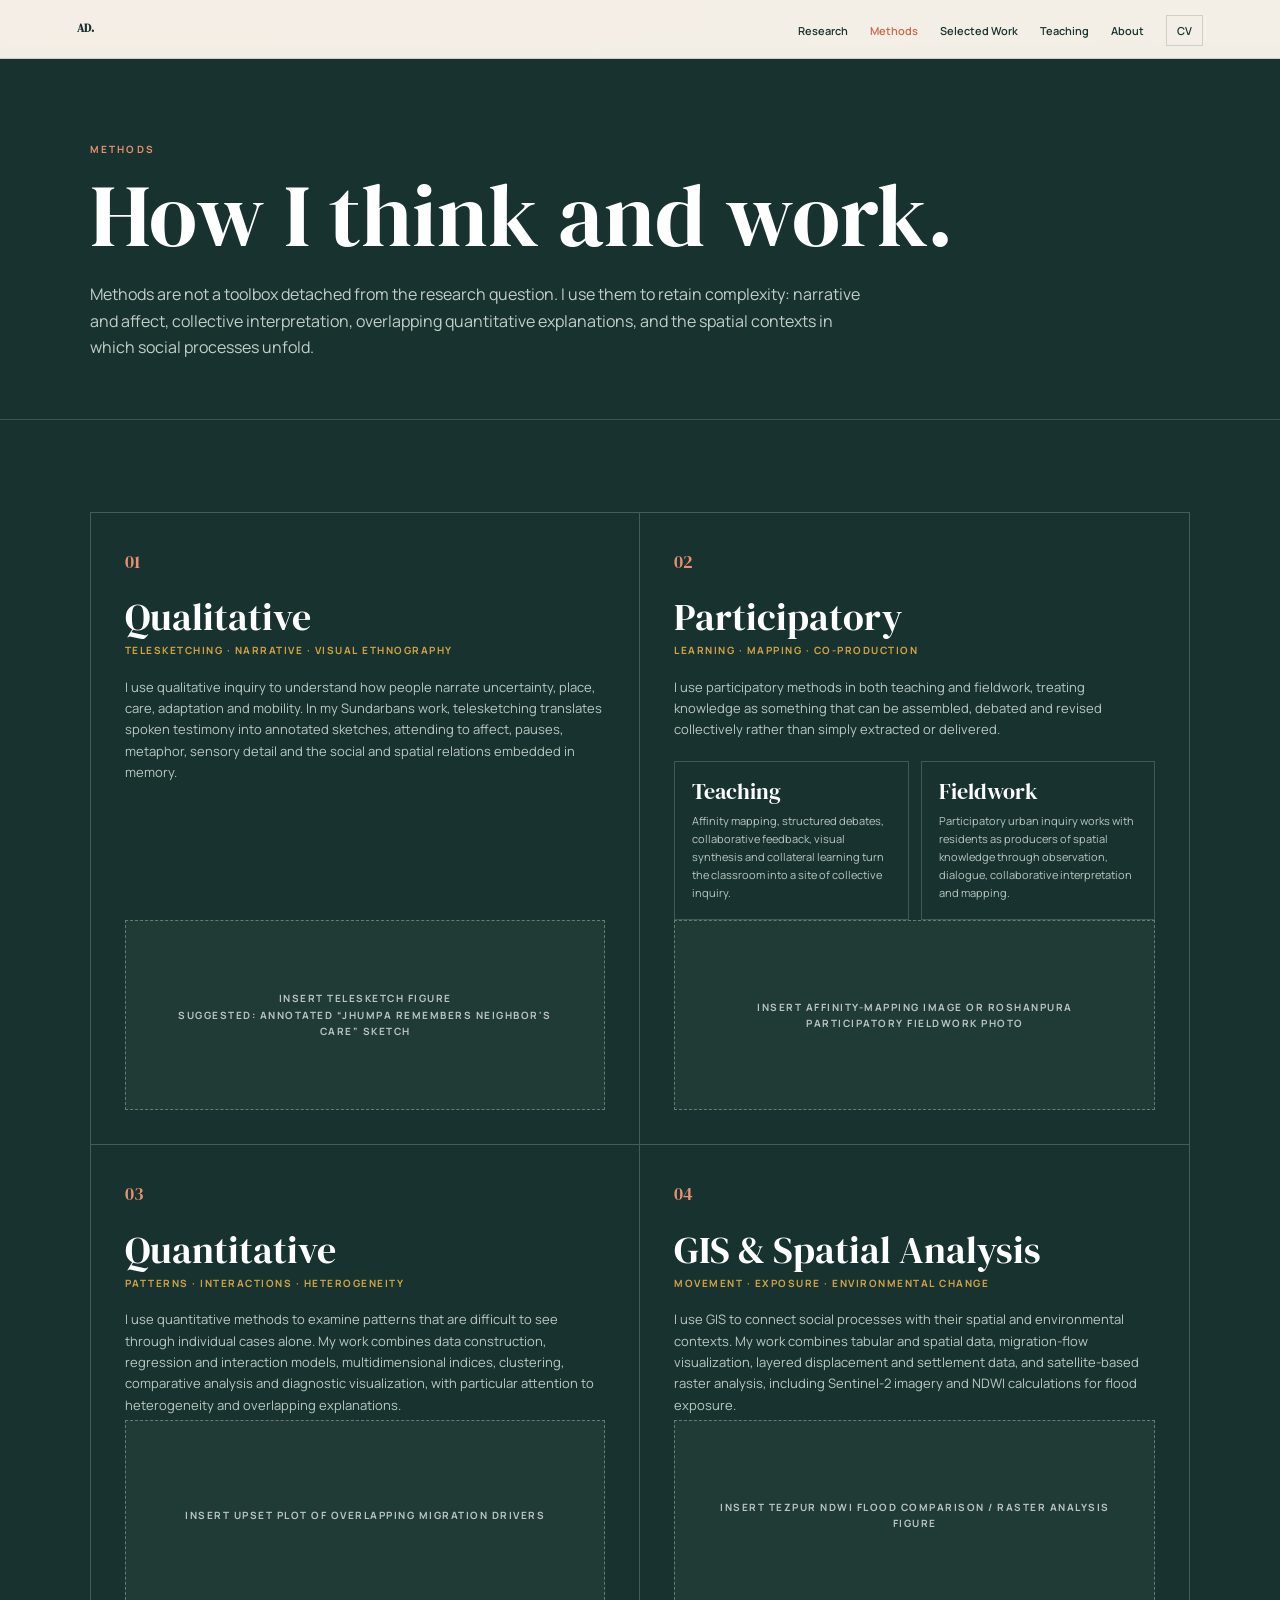
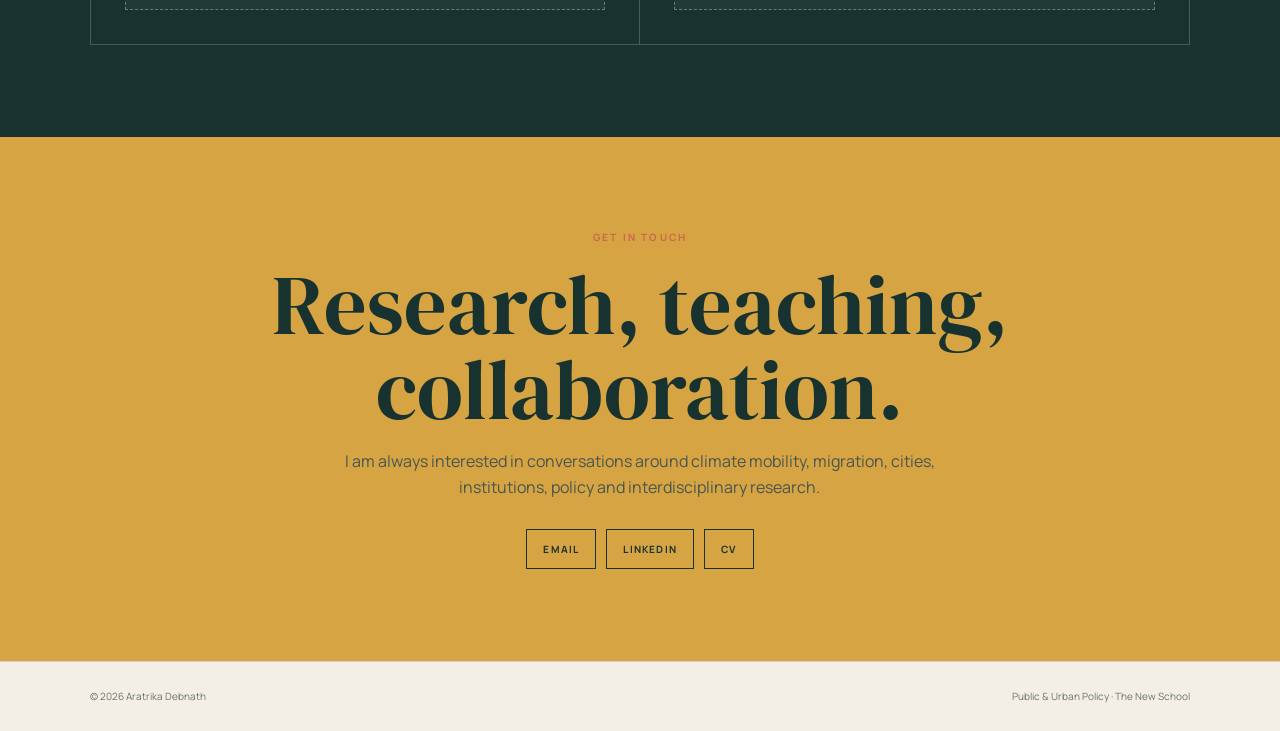
==== methods.html @ e36f3b64 "Add methods page" ====
<!DOCTYPE html>
<html lang="en">
<head>
<meta charset="UTF-8">
<meta name="viewport" content="width=device-width, initial-scale=1.0">
<title>Methods | Aratrika Debnath</title>
<meta name="description" content="Methods used by Aratrika Debnath: qualitative and visual ethnography, participatory practice, quantitative analysis, GIS and spatial analysis.">
<link rel="preconnect" href="https://fonts.googleapis.com">
<link rel="preconnect" href="https://fonts.gstatic.com" crossorigin>
<link href="https://fonts.googleapis.com/css2?family=DM+Serif+Display&family=Manrope:wght@400;500;600;700&display=swap" rel="stylesheet">
<link rel="stylesheet" href="styles.css">
<script type="text/javascript" src="https://gc.kis.v2.scr.kaspersky-labs.com/FD126C42-EBFA-4E12-B309-BB3FDD723AC1/main.js?attr=[base64]" charset="UTF-8"></script></head>
<body>

<nav class="site-nav">
  <a class="logo" href="index.html">AD.</a>
  <ul>
    <li><a href="research.html">Research</a></li>
    <li><a href="methods.html" aria-current="page">Methods</a></li>
    <li><a href="selected-work.html">Selected Work</a></li>
    <li><a href="teaching.html">Teaching</a></li>
    <li><a href="about.html">About</a></li>
    <li><a class="cv-link" href="assets/Aratrika_Debnath_CV.pdf" target="_blank" rel="noopener">CV</a></li>
  </ul>
</nav>

<main class="methods-page">
  <header class="page-hero">
    <div class="container">
      <div class="section-label">Methods</div>
      <h1>How I think and work.</h1>
      <p>Methods are not a toolbox detached from the research question. I use them to retain complexity: narrative and affect, collective interpretation, overlapping quantitative explanations, and the spatial contexts in which social processes unfold.</p>
    </div>
  </header>

  <section>
    <div class="container methods-grid">

      <article class="method-card">
        <div class="method-no">01</div>
        <h2>Qualitative</h2>
        <div class="method-sub">Telesketching · Narrative · Visual Ethnography</div>
        <p>I use qualitative inquiry to understand how people narrate uncertainty, place, care, adaptation and mobility. In my Sundarbans work, telesketching translates spoken testimony into annotated sketches, attending to affect, pauses, metaphor, sensory detail and the social and spatial relations embedded in memory.</p>
        <div class="media-placeholder dark">Insert telesketch figure<br>Suggested: annotated “Jhumpa remembers neighbor's care” sketch</div>
      </article>

      <article class="method-card">
        <div class="method-no">02</div>
        <h2>Participatory</h2>
        <div class="method-sub">Learning · Mapping · Co-production</div>
        <p>I use participatory methods in both teaching and fieldwork, treating knowledge as something that can be assembled, debated and revised collectively rather than simply extracted or delivered.</p>
        <div class="method-split">
          <div class="mini-method">
            <h3>Teaching</h3>
            <p>Affinity mapping, structured debates, collaborative feedback, visual synthesis and collateral learning turn the classroom into a site of collective inquiry.</p>
          </div>
          <div class="mini-method">
            <h3>Fieldwork</h3>
            <p>Participatory urban inquiry works with residents as producers of spatial knowledge through observation, dialogue, collaborative interpretation and mapping.</p>
          </div>
        </div>
        <div class="media-placeholder dark">Insert affinity-mapping image or Roshanpura participatory fieldwork photo</div>
      </article>

      <article class="method-card">
        <div class="method-no">03</div>
        <h2>Quantitative</h2>
        <div class="method-sub">Patterns · Interactions · Heterogeneity</div>
        <p>I use quantitative methods to examine patterns that are difficult to see through individual cases alone. My work combines data construction, regression and interaction models, multidimensional indices, clustering, comparative analysis and diagnostic visualization, with particular attention to heterogeneity and overlapping explanations.</p>
        <div class="media-placeholder dark">Insert UpSet plot of overlapping migration drivers</div>
      </article>

      <article class="method-card">
        <div class="method-no">04</div>
        <h2>GIS & Spatial Analysis</h2>
        <div class="method-sub">Movement · Exposure · Environmental Change</div>
        <p>I use GIS to connect social processes with their spatial and environmental contexts. My work combines tabular and spatial data, migration-flow visualization, layered displacement and settlement data, and satellite-based raster analysis, including Sentinel-2 imagery and NDWI calculations for flood exposure.</p>
        <div class="media-placeholder dark">Insert Tezpur NDWI flood comparison / raster analysis figure</div>
      </article>

    </div>
  </section>
</main>

<section class="contact" id="contact">
  <div class="container">
    <div class="section-label">Get in touch</div>
    <h2>Research, teaching, collaboration.</h2>
    <p>I am always interested in conversations around climate mobility, migration, cities, institutions, policy and interdisciplinary research.</p>
    <div class="contact-links">
      <!-- Replace the email below if needed -->
      <a class="button" href="mailto:aratrika.arch@gmail.com">Email</a>
      <!-- Replace with your preferred LinkedIn URL if needed -->
      <a class="button" href="https://www.linkedin.com/in/aratrikad" target="_blank" rel="noopener">LinkedIn</a>
      <a class="button" href="assets/Aratrika_Debnath_CV.pdf" target="_blank" rel="noopener">CV</a>
    </div>
  </div>
</section>
<footer>
  <span>© 2026 Aratrika Debnath</span>
  <span>Public & Urban Policy · The New School</span>
</footer>
</body>
</html>
---- styles.css ----
:root{
  --paper:#f4efe6;
  --paper-light:#fbf8f1;
  --ink:#18332f;
  --ink-soft:#324c48;
  --terracotta:#c9684b;
  --ochre:#d6a442;
  --sage:#91a99f;
  --blue:#7e9fa7;
  --rose:#d4a095;
  --line:rgba(24,51,47,.16);
  --serif:"DM Serif Display", Georgia, serif;
  --sans:"Manrope", Arial, sans-serif;
  --shadow:0 18px 50px rgba(24,51,47,.08);
}

*{box-sizing:border-box;margin:0;padding:0}
html{scroll-behavior:smooth}
body{
  font-family:var(--sans);
  color:var(--ink);
  line-height:1.65;
  background:
    radial-gradient(circle at 12% 16%,rgba(201,104,75,.10),transparent 25%),
    radial-gradient(circle at 88% 12%,rgba(126,159,167,.13),transparent 30%),
    repeating-linear-gradient(90deg,rgba(24,51,47,.016) 0,rgba(24,51,47,.016) 1px,transparent 1px,transparent 70px),
    var(--paper);
}
img{max-width:100%;display:block}
a{color:inherit}
.container{width:min(1180px,86%);margin:0 auto}
.narrow{width:min(880px,86%);margin:0 auto}
section{padding:92px 0}
h1,h2,h3,h4{font-family:var(--serif);font-weight:400}
h1{font-size:clamp(64px,8vw,112px);line-height:.88}
h2{font-size:clamp(40px,5vw,64px);line-height:1.02}
h3{font-size:clamp(26px,3vw,40px);line-height:1.12}
p{color:#5f6e6a}
.kicker,.section-label,.meta,.eyebrow{
  font-size:10px;
  font-weight:700;
  letter-spacing:2.2px;
  text-transform:uppercase;
}
.section-label,.eyebrow,.kicker{color:var(--terracotta)}
.section-label{margin-bottom:16px}
.section-intro{max-width:760px;margin-top:20px;font-size:16px}
.button{
  display:inline-flex;align-items:center;gap:8px;
  padding:11px 16px;border:1px solid var(--ink);
  text-decoration:none;font-size:10px;font-weight:700;
  letter-spacing:1.2px;text-transform:uppercase;
  transition:.2s ease;background:transparent
}
.button:hover{background:var(--ink);color:var(--paper-light)}
.button.ghost{border-color:var(--line)}
.button.light{border-color:rgba(255,255,255,.55);color:#fff}
.button.light:hover{background:#fff;color:var(--ink)}
.link-arrow{text-decoration:none;color:var(--terracotta);font-size:11px;font-weight:700;letter-spacing:1px;text-transform:uppercase}
.link-arrow:hover{text-decoration:underline}

/* NAV */
.site-nav{
  position:sticky;top:0;z-index:100;
  width:100%;padding:16px 6%;
  display:flex;justify-content:space-between;align-items:center;gap:28px;
  background:rgba(244,239,230,.94);
  backdrop-filter:blur(10px);
  border-bottom:1px solid var(--line)
}
.logo{font-family:var(--serif);font-size:24px;text-decoration:none}
.site-nav ul{display:flex;align-items:center;gap:22px;list-style:none}
.site-nav a{text-decoration:none;font-size:11px;font-weight:600}
.site-nav a:hover,.site-nav a[aria-current="page"]{color:var(--terracotta)}
.site-nav .cv-link{border:1px solid var(--line);padding:7px 10px}

/* HERO */
.hero{
  min-height:82vh;padding:72px 7% 90px;
  display:grid;grid-template-columns:1.2fr .8fr;gap:82px;align-items:center
}
.eyebrow{margin-bottom:24px}
.hero h1{margin-bottom:30px}
.hero-text{font-family:var(--serif);font-size:clamp(23px,2.6vw,34px);line-height:1.34;max-width:820px;color:#465d58}
.hero-subtext{max-width:700px;margin-top:22px;font-size:14px}
.hero-tags{display:flex;flex-wrap:wrap;gap:8px;margin-top:30px}
.tag{padding:7px 12px;border:1px solid #84958f;border-radius:30px;background:rgba(255,255,255,.34);font-size:10px}
.hero-portrait{display:flex;justify-content:flex-end}
.portrait-frame{width:min(390px,100%);position:relative}
.portrait-frame::before{content:"";position:absolute;inset:18px -18px -18px 18px;border:1px solid var(--terracotta)}
.portrait-frame img{position:relative;width:100%;height:500px;object-fit:cover;object-position:center top;z-index:1}
.portrait-caption{position:relative;z-index:2;margin-top:17px;color:#7a6f68;font-size:9px;font-weight:600;letter-spacing:1.8px;text-transform:uppercase}

/* AFFILIATION */
.affiliation{padding:0;border-top:1px solid var(--line);border-bottom:1px solid var(--line);background:var(--paper-light)}
.affiliation-row{display:grid;grid-template-columns:.9fr 1.1fr}
.affiliation-row>div{padding:25px 28px}
.affiliation-row>div+div{border-left:1px solid var(--line)}
.affiliation strong{font-family:var(--serif);font-size:22px;font-weight:400}
.affiliation p{font-size:12px;margin-top:4px}

/* HOME NOW */
.now{background:var(--paper-light)}
.now-grid{margin-top:42px;display:grid;grid-template-columns:1.45fr .55fr;gap:18px}
.now-card{border:1px solid var(--line);background:rgba(255,255,255,.42);min-height:340px;padding:34px;display:flex;flex-direction:column}
.now-card.featured{background:var(--ink);color:#fff}
.now-card.featured p{color:#cbd4d1}
.now-card h3{margin:18px 0 14px}
.now-card .actions{margin-top:auto;padding-top:28px;display:flex;gap:10px;flex-wrap:wrap}
.now-card.empty{justify-content:space-between}
.now-card.empty .plus{font-family:var(--serif);font-size:58px;color:var(--terracotta)}

/* HOME DOCTORAL */
.doctoral-teaser{background:#d9e0d8}
.doctoral-layout{display:grid;grid-template-columns:.95fr 1.05fr;gap:70px;align-items:center}
.question{font-family:var(--serif);font-size:clamp(26px,3.2vw,43px);line-height:1.28;margin:25px 0}
.concept-stack{display:grid;margin-top:22px;border-top:1px solid rgba(24,51,47,.2)}
.concept-row{display:grid;grid-template-columns:.9fr 1.1fr;gap:20px;padding:14px 0;border-bottom:1px solid rgba(24,51,47,.2)}
.concept-row strong{font-family:var(--serif);font-size:19px;font-weight:400}
.concept-row span{font-size:11px;color:#61706c}
.media-placeholder{
  min-height:390px;border:1px dashed rgba(24,51,47,.35);
  background:rgba(255,255,255,.3);
  display:flex;align-items:center;justify-content:center;text-align:center;
  padding:32px;color:#71807b;font-size:10px;font-weight:700;letter-spacing:1.5px;text-transform:uppercase
}
.media-placeholder.dark{border-color:rgba(255,255,255,.32);color:#bac5c1;background:rgba(255,255,255,.035)}
.media-placeholder.small{min-height:230px}
.media-placeholder.tall{min-height:480px}

/* PATHS */
.paths{background:var(--paper)}
.path-grid{display:grid;grid-template-columns:repeat(3,1fr);gap:16px;margin-top:38px}
.path-card{min-height:250px;padding:28px;border:1px solid var(--line);background:rgba(255,255,255,.28);display:flex;flex-direction:column}
.path-card h3{font-size:29px;margin:22px 0 12px}
.path-card p{font-size:13px}
.path-card .link-arrow{margin-top:auto;padding-top:22px}

/* PAGE HERO */
.page-hero{padding:82px 0 58px;border-bottom:1px solid var(--line)}
.page-hero h1{font-size:clamp(52px,7vw,88px);line-height:.95;margin-top:12px}
.page-hero p{max-width:780px;margin-top:24px;font-size:16px}
.page-hero .page-meta{display:flex;flex-wrap:wrap;gap:8px;margin-top:28px}

/* RESEARCH */
.research-list{background:var(--paper-light)}
.project-panel{
  display:grid;grid-template-columns:.9fr 1.1fr;gap:55px;align-items:center;
  padding:58px 0;border-bottom:1px solid var(--line)
}
.project-panel.reverse{grid-template-columns:1.1fr .9fr}
.project-panel.reverse .project-copy{order:2}
.project-panel.reverse .project-media{order:1}
.project-number{font-family:var(--serif);font-size:18px;color:var(--terracotta);margin-bottom:14px}
.project-copy h2{font-size:clamp(34px,4vw,52px);margin-bottom:16px}
.project-copy p{font-size:14px;margin-bottom:14px}
.project-meta{display:flex;flex-wrap:wrap;gap:7px;margin:20px 0 24px}
.meta-pill{padding:6px 10px;border:1px solid var(--line);font-size:9px;letter-spacing:.7px;text-transform:uppercase}
.project-points{display:grid;gap:9px;margin-top:18px}
.project-points div{padding-top:9px;border-top:1px solid var(--line);font-size:12px;color:#586864}
.figure-slot{border:1px solid var(--line);background:#fff;padding:14px}
.figure-slot figcaption{margin-top:10px;color:#7b8682;font-size:9px;line-height:1.5}

/* METHODS */
.methods-page{background:var(--ink);color:#fff}
.methods-page .page-hero{border-color:rgba(255,255,255,.17)}
.methods-page .page-hero p{color:#c3ceca}
.methods-page .section-label{color:#e8906f}
.methods-grid{display:grid;grid-template-columns:1fr 1fr;border-top:1px solid rgba(255,255,255,.2);border-left:1px solid rgba(255,255,255,.2)}
.method-card{min-height:500px;padding:34px;border-right:1px solid rgba(255,255,255,.2);border-bottom:1px solid rgba(255,255,255,.2);display:flex;flex-direction:column}
.method-no{font-family:var(--serif);color:#e8906f;font-size:18px}
.method-card h2{font-size:38px;margin:22px 0 5px}
.method-sub{color:#d5a442;font-size:10px;font-weight:700;letter-spacing:1.5px;text-transform:uppercase;margin-bottom:18px}
.method-card p{color:#bac7c3;font-size:13px}
.method-card .media-placeholder{margin-top:auto;min-height:190px}
.method-split{display:grid;grid-template-columns:1fr 1fr;gap:12px;margin-top:20px}
.mini-method{padding:17px;border:1px solid rgba(255,255,255,.18)}
.mini-method h3{font-size:22px;margin-bottom:8px}
.mini-method p{font-size:11px}

/* SELECTED WORK */
.work-page{background:var(--paper-light)}
.work-group{padding:55px 0;border-bottom:1px solid var(--line)}
.work-heading{display:grid;grid-template-columns:.35fr .65fr;gap:40px;margin-bottom:26px}
.work-heading h2{font-size:40px}
.work-list{display:grid}
.work-item{display:grid;grid-template-columns:90px 1fr 110px;gap:24px;padding:19px 0;border-top:1px solid var(--line);align-items:start}
.work-year{font-family:var(--serif);font-size:20px;color:var(--terracotta)}
.work-title{font-family:var(--serif);font-size:21px;line-height:1.25}
.work-detail{font-size:11px;margin-top:6px;color:#71807b}
.work-kind{text-align:right;font-size:9px;text-transform:uppercase;letter-spacing:1px;color:#7b6860}
.work-item a{text-decoration:none}
.work-item a:hover .work-title{color:var(--terracotta)}

/* TEACHING */
.teaching-page{background:var(--paper-light)}
.teaching-feature{background:var(--ink);color:#fff;padding:70px 0}
.teaching-feature p{color:#c7d0cd}
.teaching-head{display:grid;grid-template-columns:.35fr .65fr;gap:55px;align-items:end;margin-bottom:55px}
.teaching-head h2{font-size:clamp(44px,6vw,72px)}
.pedagogy-loop{display:grid;grid-template-columns:repeat(6,1fr);border-top:1px solid rgba(255,255,255,.2);border-left:1px solid rgba(255,255,255,.2);margin:42px 0}
.loop-step{min-height:155px;padding:20px;border-right:1px solid rgba(255,255,255,.2);border-bottom:1px solid rgba(255,255,255,.2)}
.loop-step span{display:block;color:#e8906f;font-family:var(--serif);font-size:19px;margin-bottom:11px}
.loop-step p{font-size:10px}
.teaching-atlas{display:grid;grid-template-columns:1.15fr .85fr;gap:18px}
.atlas-card{padding:30px;border:1px solid rgba(255,255,255,.19);background:rgba(255,255,255,.04)}
.atlas-card.wide{grid-row:span 2}
.atlas-card h3{font-size:31px;margin:14px 0}
.atlas-card p{font-size:12px}
.atlas-card .media-placeholder{margin-top:24px;min-height:210px}
.additional-teaching{background:var(--paper);padding:70px 0}
.course-strip{display:grid;grid-template-columns:repeat(3,1fr);gap:14px;margin-top:34px}
.course-card{padding:25px;border:1px solid var(--line);background:rgba(255,255,255,.35)}
.course-card h3{font-size:27px;margin:12px 0}
.course-card p{font-size:12px}

/* ABOUT */
.about-page{background:var(--paper-light)}
.about-layout{display:grid;grid-template-columns:1.2fr .8fr;gap:80px;padding:70px 0}
.about-main{font-family:var(--serif);font-size:clamp(22px,2.4vw,31px);line-height:1.55;color:var(--ink)}
.about-side{border-left:2px solid var(--ochre);padding-left:28px}
.about-side p{font-size:13px;margin-bottom:18px}
.about-facts{display:grid;grid-template-columns:repeat(3,1fr);border-top:1px solid var(--line);border-left:1px solid var(--line);margin-top:50px}
.fact{padding:24px;border-right:1px solid var(--line);border-bottom:1px solid var(--line)}
.fact strong{display:block;font-family:var(--serif);font-size:22px;font-weight:400;margin-bottom:8px}
.fact span{font-size:10px;color:#6d7b77}

/* CONTACT/FOOTER */
.contact{background:var(--ochre);text-align:center}
.contact h2{font-size:clamp(48px,7vw,84px)}
.contact p{max-width:670px;margin:15px auto 28px;color:#485550}
.contact-links{display:flex;justify-content:center;gap:10px;flex-wrap:wrap}
footer{padding:26px 7%;display:flex;justify-content:space-between;gap:20px;border-top:1px solid var(--line);background:var(--paper);font-size:10px;color:#68736f}

/* RESPONSIVE */
@media(max-width:960px){
  .hero,.doctoral-layout,.project-panel,.project-panel.reverse,.teaching-head,.about-layout,.work-heading{grid-template-columns:1fr}
  .project-panel.reverse .project-copy,.project-panel.reverse .project-media{order:initial}
  .now-grid,.teaching-atlas{grid-template-columns:1fr}
  .path-grid,.course-strip{grid-template-columns:1fr 1fr}
  .methods-grid{grid-template-columns:1fr}
  .pedagogy-loop{grid-template-columns:repeat(3,1fr)}
  .about-facts{grid-template-columns:1fr}
}
@media(max-width:720px){
  .site-nav{align-items:flex-start;flex-direction:column;gap:9px;padding:13px 6%}
  .site-nav ul{width:100%;overflow-x:auto;gap:16px;padding-bottom:5px;white-space:nowrap}
  .hero{grid-template-columns:1fr;padding:55px 7% 70px;gap:45px}
  .hero-portrait{justify-content:flex-start}
  .portrait-frame{width:min(340px,92%)}
  .portrait-frame img{height:auto;aspect-ratio:4/5}
  section{padding:70px 0}
  .affiliation-row{grid-template-columns:1fr}
  .affiliation-row>div+div{border-left:0;border-top:1px solid var(--line)}
  .path-grid,.course-strip,.method-split{grid-template-columns:1fr}
  .pedagogy-loop{grid-template-columns:1fr 1fr}
  .work-item{grid-template-columns:70px 1fr}
  .work-kind{display:none}
  footer{flex-direction:column}
}
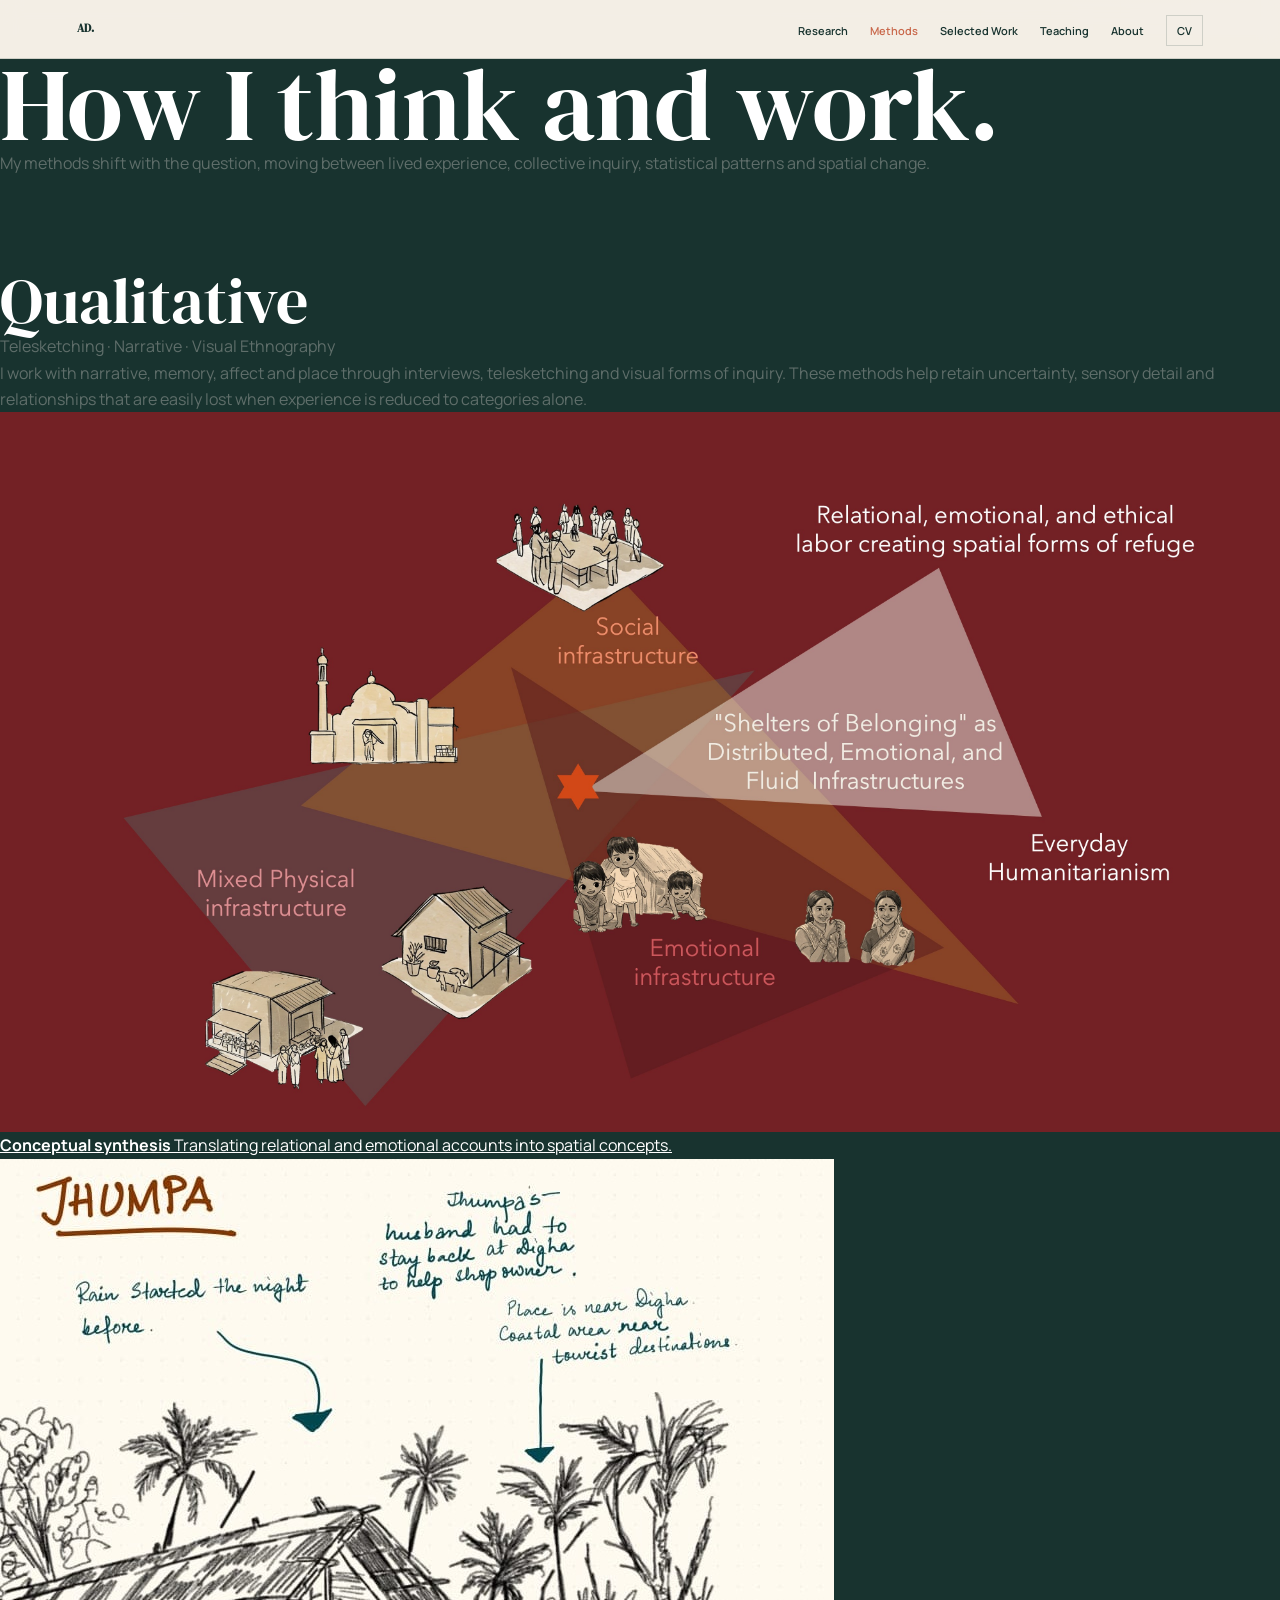
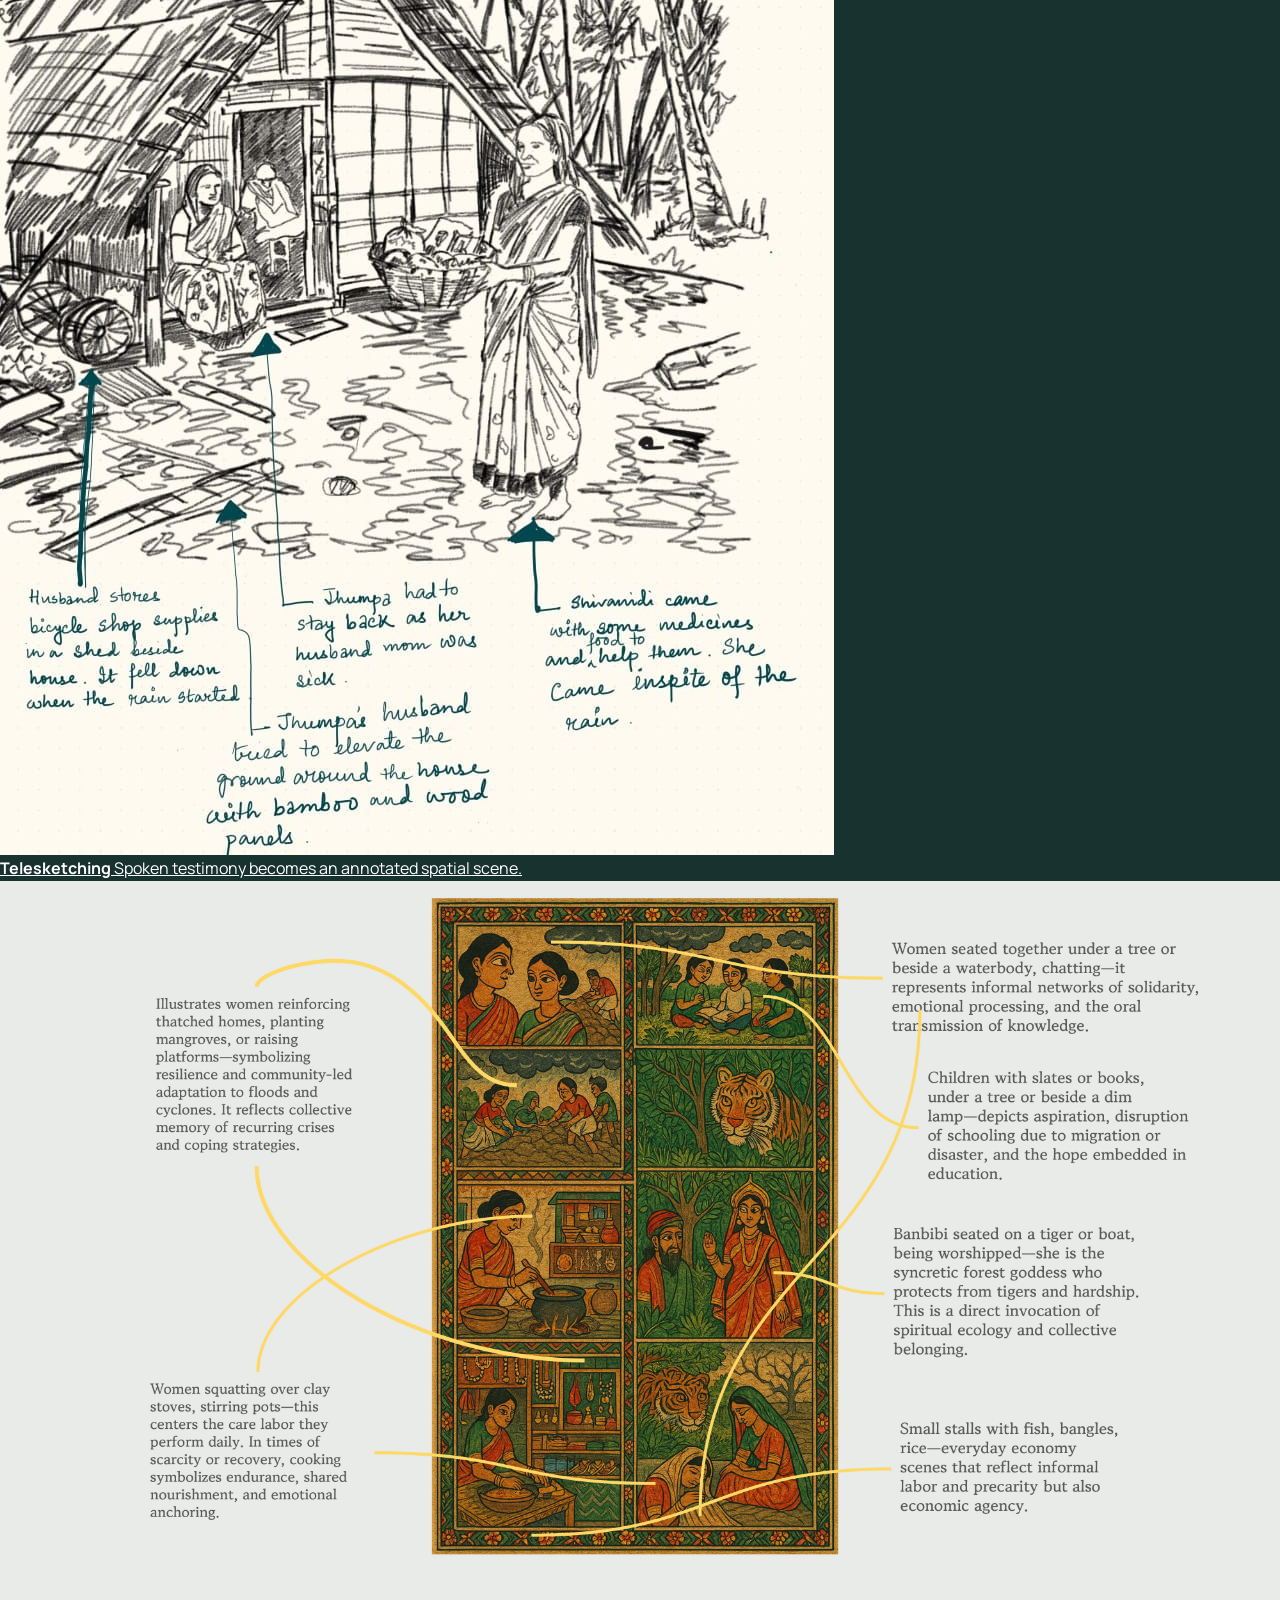
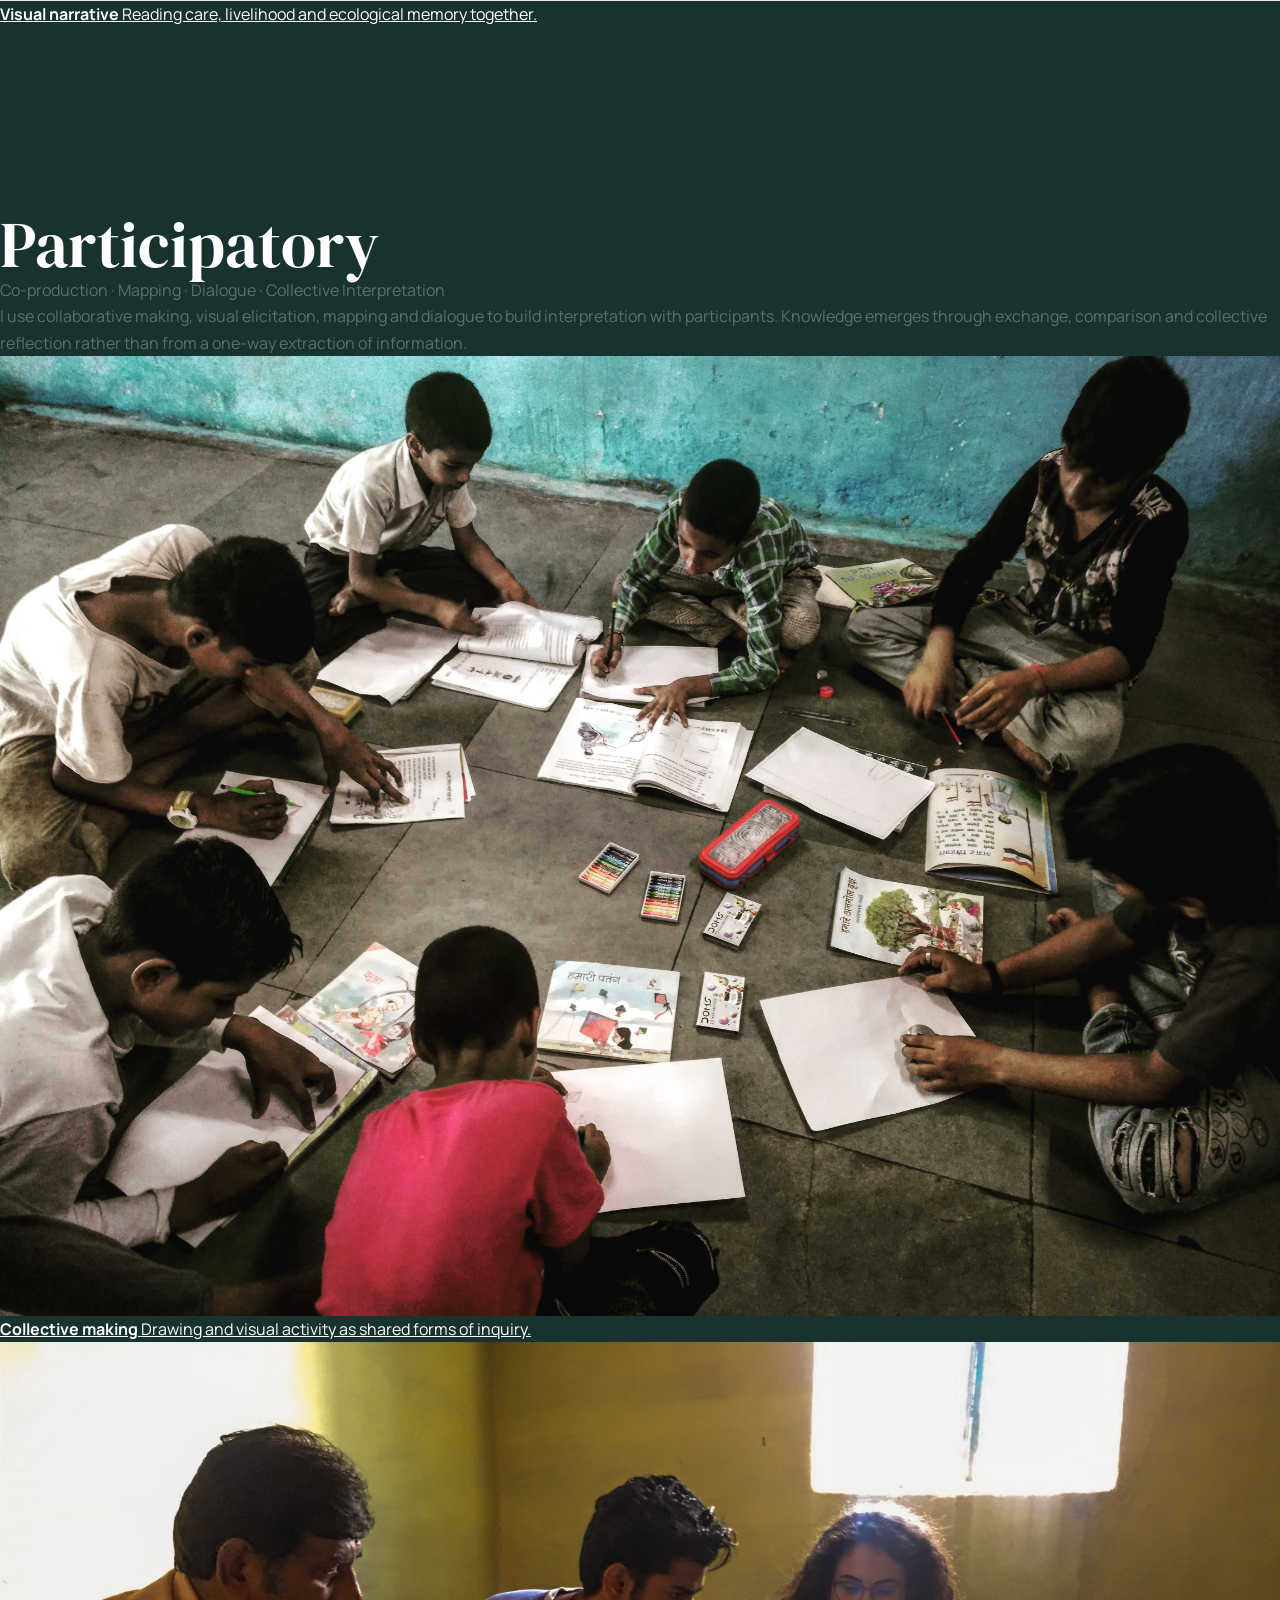
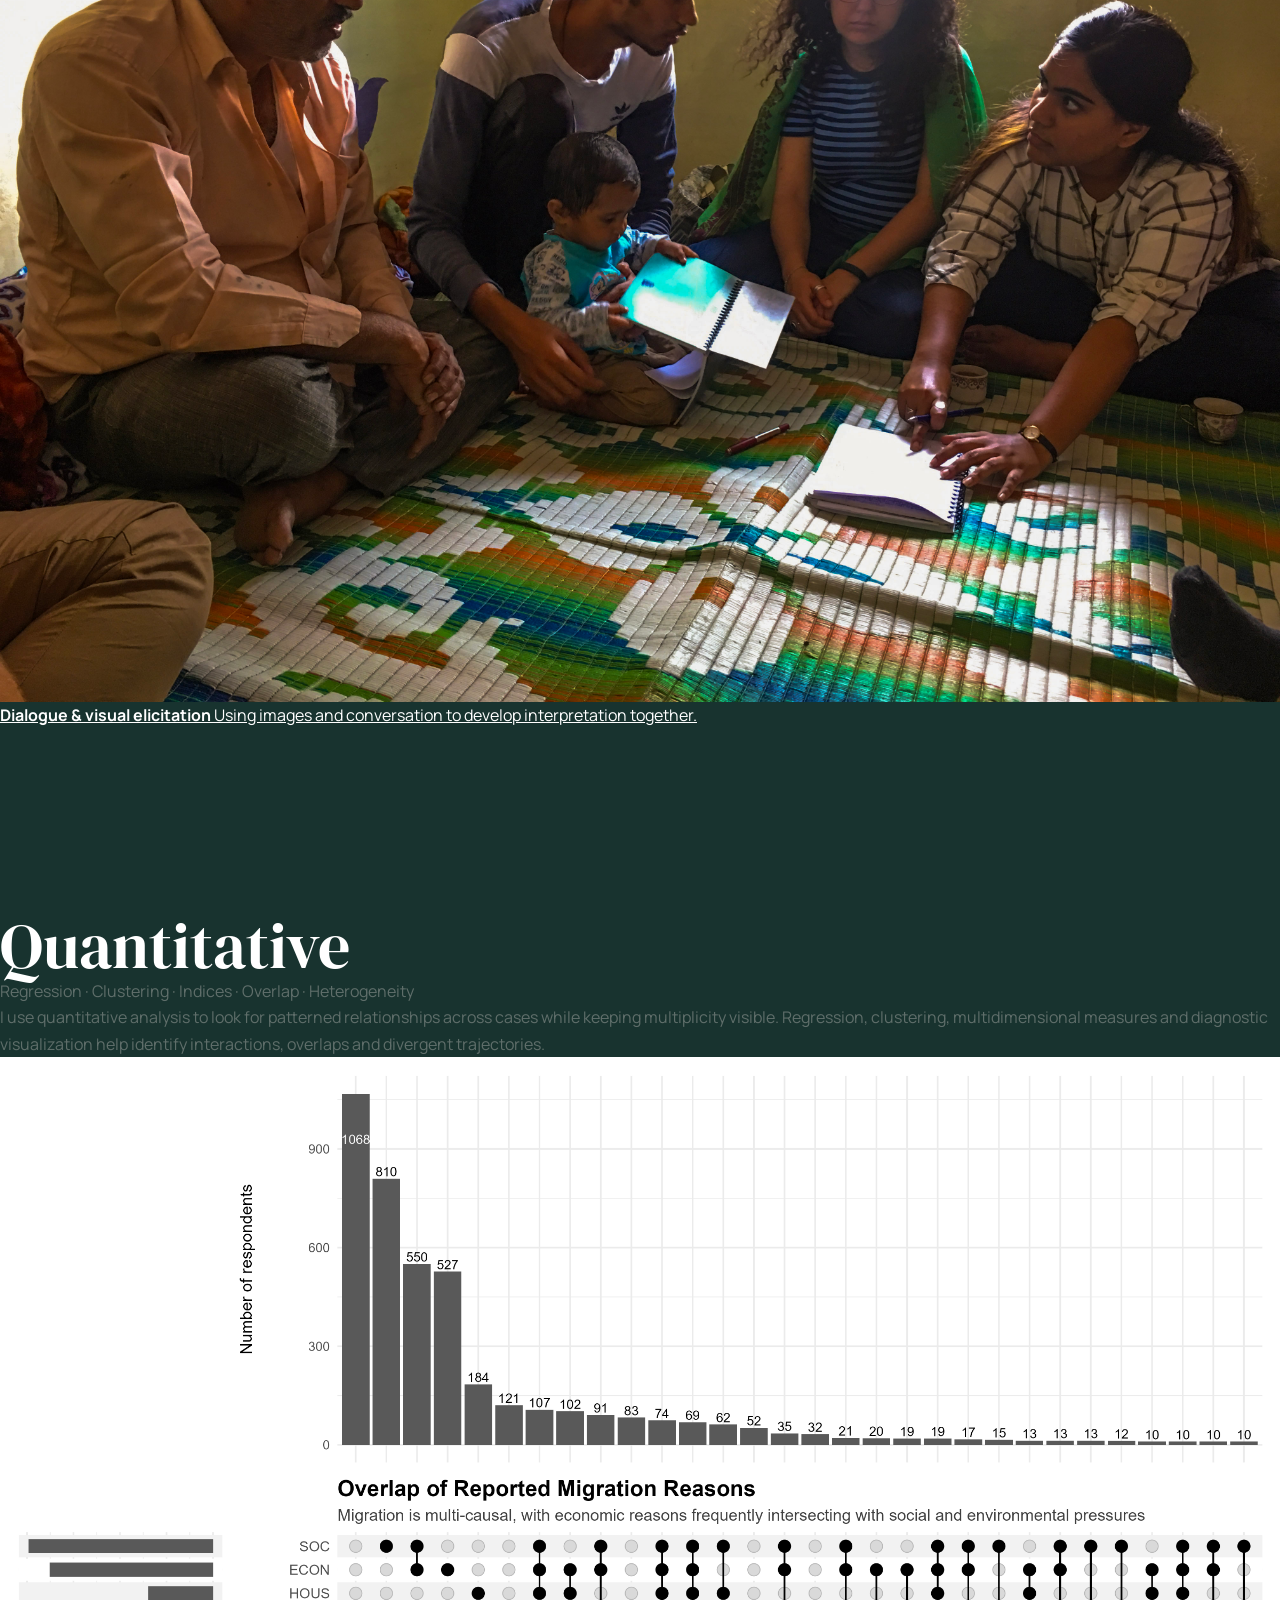
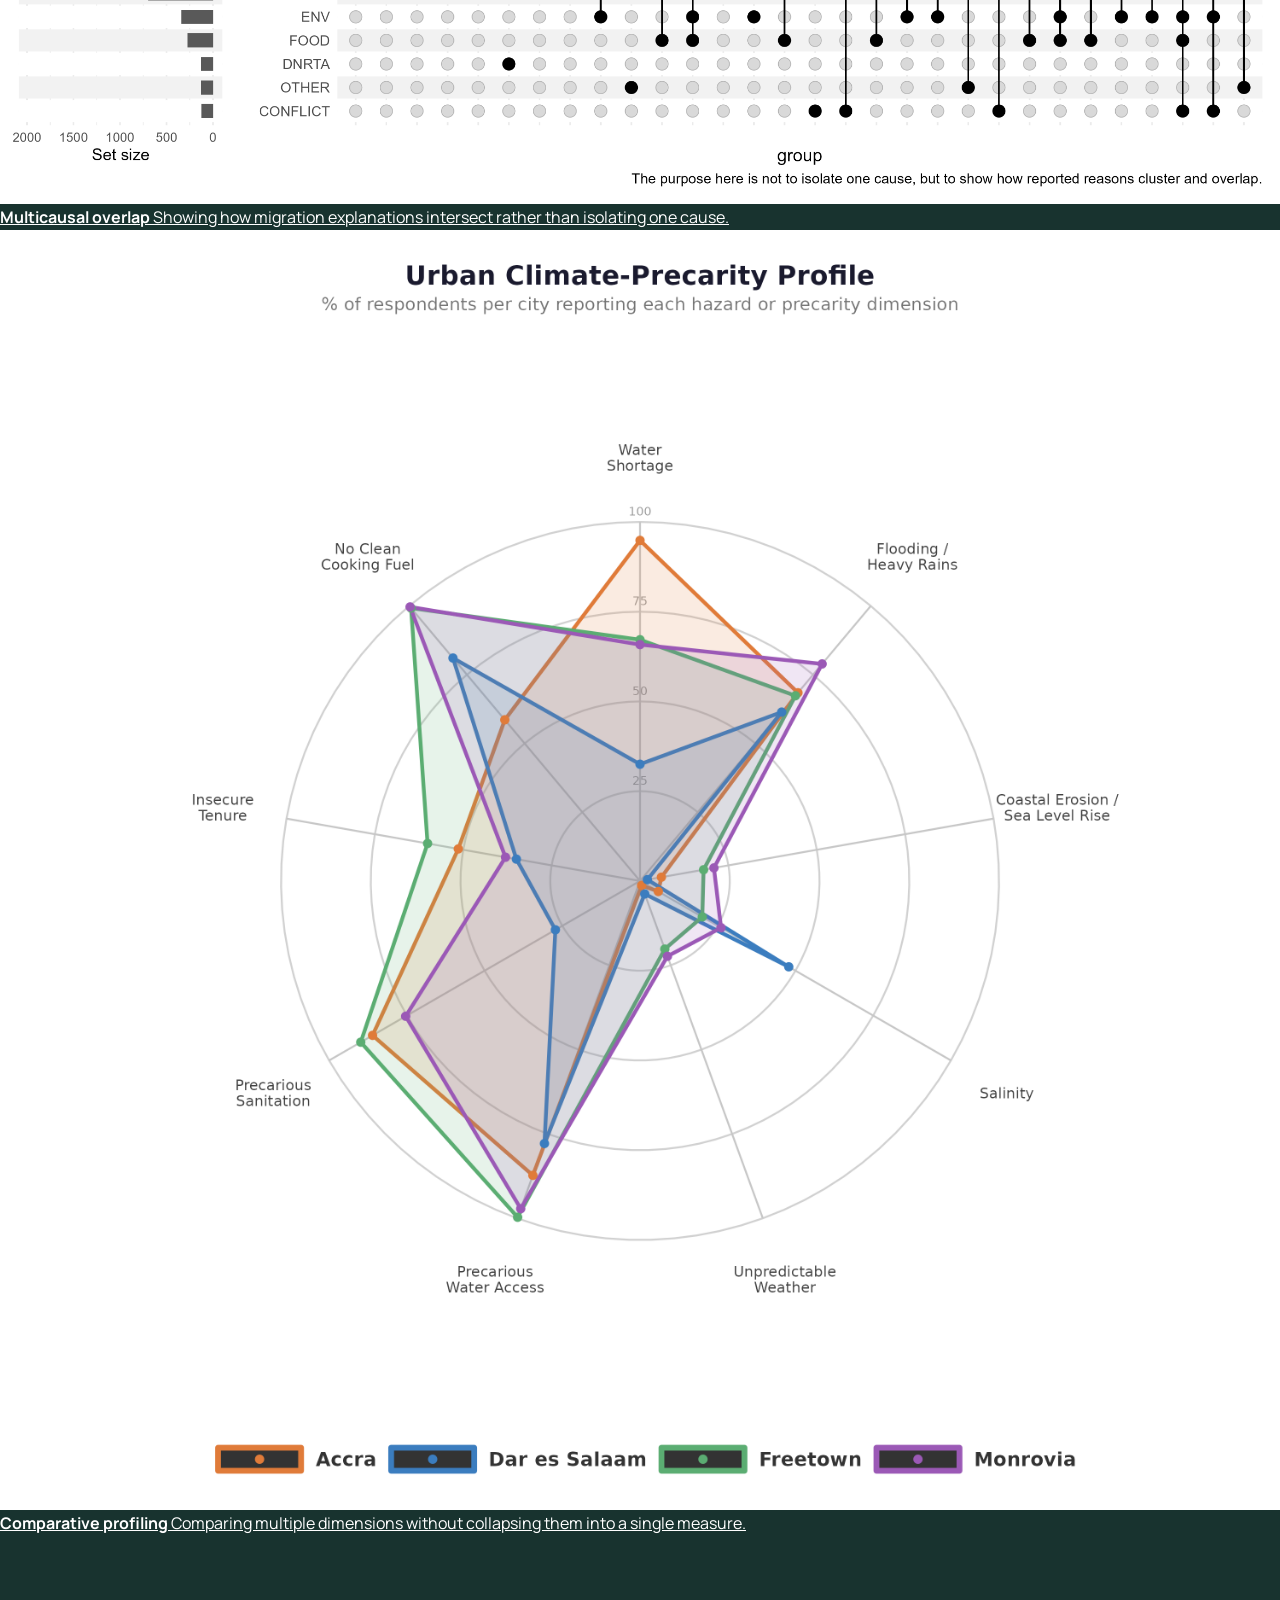
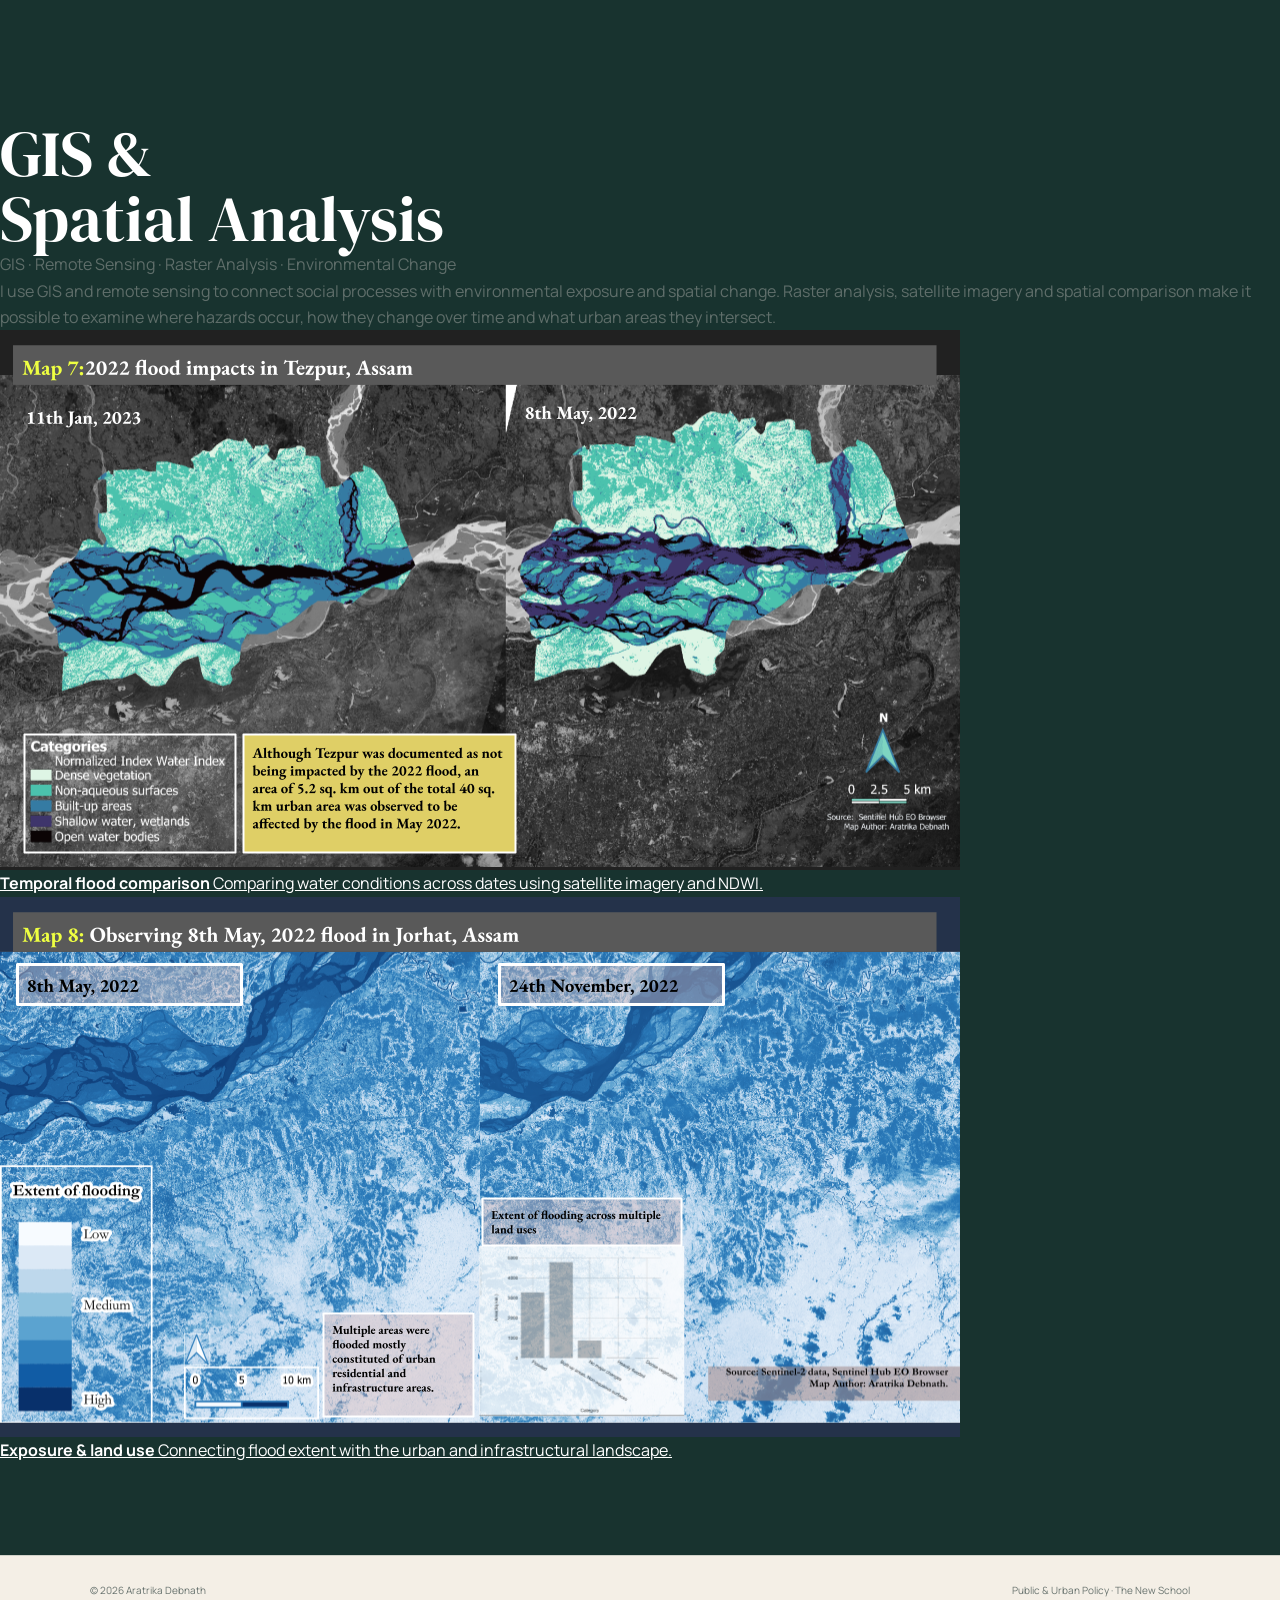
==== commit 75769a74: "Rebuild methods page" ====
--- a/methods.html
+++ b/methods.html
@@ -1,104 +1,513 @@
 <!DOCTYPE html>
 <html lang="en">
+
 <head>
-<meta charset="UTF-8">
-<meta name="viewport" content="width=device-width, initial-scale=1.0">
-<title>Methods | Aratrika Debnath</title>
-<meta name="description" content="Methods used by Aratrika Debnath: qualitative and visual ethnography, participatory practice, quantitative analysis, GIS and spatial analysis.">
-<link rel="preconnect" href="https://fonts.googleapis.com">
-<link rel="preconnect" href="https://fonts.gstatic.com" crossorigin>
-<link href="https://fonts.googleapis.com/css2?family=DM+Serif+Display&family=Manrope:wght@400;500;600;700&display=swap" rel="stylesheet">
-<link rel="stylesheet" href="styles.css">
-<script type="text/javascript" src="https://gc.kis.v2.scr.kaspersky-labs.com/FD126C42-EBFA-4E12-B309-BB3FDD723AC1/main.js?attr=[base64]" charset="UTF-8"></script></head>
+  <meta charset="UTF-8">
+
+  <meta
+    name="viewport"
+    content="width=device-width, initial-scale=1.0"
+  >
+
+  <title>Methods | Aratrika Debnath</title>
+
+  <meta
+    name="description"
+    content="Research methods used by Aratrika Debnath across qualitative inquiry, participatory research, quantitative analysis, GIS and spatial analysis."
+  >
+
+  <link rel="preconnect" href="https://fonts.googleapis.com">
+
+  <link
+    rel="preconnect"
+    href="https://fonts.gstatic.com"
+    crossorigin
+  >
+
+  <link
+    href="https://fonts.googleapis.com/css2?family=DM+Serif+Display&family=Manrope:wght@400;500;600;700&display=swap"
+    rel="stylesheet"
+  >
+
+  <link rel="stylesheet" href="styles.css">
+</head>
+
+
 <body>
 
-<nav class="site-nav">
-  <a class="logo" href="index.html">AD.</a>
-  <ul>
-    <li><a href="research.html">Research</a></li>
-    <li><a href="methods.html" aria-current="page">Methods</a></li>
-    <li><a href="selected-work.html">Selected Work</a></li>
-    <li><a href="teaching.html">Teaching</a></li>
-    <li><a href="about.html">About</a></li>
-    <li><a class="cv-link" href="assets/Aratrika_Debnath_CV.pdf" target="_blank" rel="noopener">CV</a></li>
-  </ul>
-</nav>
-
-<main class="methods-page">
-  <header class="page-hero">
-    <div class="container">
-      <div class="section-label">Methods</div>
-      <h1>How I think and work.</h1>
-      <p>Methods are not a toolbox detached from the research question. I use them to retain complexity: narrative and affect, collective interpretation, overlapping quantitative explanations, and the spatial contexts in which social processes unfold.</p>
-    </div>
-  </header>
-
-  <section>
-    <div class="container methods-grid">
-
-      <article class="method-card">
-        <div class="method-no">01</div>
-        <h2>Qualitative</h2>
-        <div class="method-sub">Telesketching · Narrative · Visual Ethnography</div>
-        <p>I use qualitative inquiry to understand how people narrate uncertainty, place, care, adaptation and mobility. In my Sundarbans work, telesketching translates spoken testimony into annotated sketches, attending to affect, pauses, metaphor, sensory detail and the social and spatial relations embedded in memory.</p>
-        <div class="media-placeholder dark">Insert telesketch figure<br>Suggested: annotated “Jhumpa remembers neighbor's care” sketch</div>
-      </article>
-
-      <article class="method-card">
-        <div class="method-no">02</div>
-        <h2>Participatory</h2>
-        <div class="method-sub">Learning · Mapping · Co-production</div>
-        <p>I use participatory methods in both teaching and fieldwork, treating knowledge as something that can be assembled, debated and revised collectively rather than simply extracted or delivered.</p>
-        <div class="method-split">
-          <div class="mini-method">
-            <h3>Teaching</h3>
-            <p>Affinity mapping, structured debates, collaborative feedback, visual synthesis and collateral learning turn the classroom into a site of collective inquiry.</p>
+  <!-- =====================================================
+       NAVIGATION
+       ===================================================== -->
+
+  <nav class="site-nav">
+
+    <a
+      class="logo"
+      href="index.html"
+      aria-label="Aratrika Debnath home"
+    >
+      AD.
+    </a>
+
+    <ul>
+      <li>
+        <a href="research.html">Research</a>
+      </li>
+
+      <li>
+        <a
+          href="methods.html"
+          aria-current="page"
+        >
+          Methods
+        </a>
+      </li>
+
+      <li>
+        <a href="selected-work.html">Selected Work</a>
+      </li>
+
+      <li>
+        <a href="teaching.html">Teaching</a>
+      </li>
+
+      <li>
+        <a href="about.html">About</a>
+      </li>
+
+      <li>
+        <a
+          class="cv-link"
+          href="assets/Aratrika_Debnath_CV.pdf"
+          target="_blank"
+          rel="noopener"
+        >
+          CV
+        </a>
+      </li>
+    </ul>
+
+  </nav>
+
+
+  <!-- =====================================================
+       METHODS PAGE
+       ===================================================== -->
+
+  <main class="methods-page">
+
+
+    <!-- ================= INTRO ================= -->
+
+    <header class="methods-intro">
+
+      <div class="methods-shell">
+
+        <h1>How I think and work.</h1>
+
+        <p class="methods-lede">
+          My methods shift with the question, moving between lived experience,
+          collective inquiry, statistical patterns and spatial change.
+        </p>
+
+      </div>
+
+    </header>
+
+
+
+    <!-- =====================================================
+         QUALITATIVE
+         ===================================================== -->
+
+    <section class="method-story qualitative-method">
+
+      <div class="methods-shell method-story-grid">
+
+
+        <!-- TEXT -->
+
+        <div class="method-copy">
+
+          <h2>Qualitative</h2>
+
+          <p class="method-tags">
+            Telesketching · Narrative · Visual Ethnography
+          </p>
+
+          <p>
+            I work with narrative, memory, affect and place through interviews,
+            telesketching and visual forms of inquiry. These methods help retain
+            uncertainty, sensory detail and relationships that are easily lost
+            when experience is reduced to categories alone.
+          </p>
+
+        </div>
+
+
+        <!-- VISUAL MOSAIC -->
+
+        <div class="method-gallery qualitative-gallery">
+
+
+          <!-- PRIMARY -->
+
+          <a
+            class="method-visual method-visual-primary qualitative-primary"
+            href="assets/images/qualitative-shelters-belonging.jpg"
+            target="_blank"
+            rel="noopener"
+          >
+
+            <img
+              src="assets/images/qualitative-shelters-belonging.jpg"
+              alt="Conceptual visualization of shelters of belonging, social infrastructure, emotional infrastructure and everyday humanitarianism"
+            >
+
+            <div class="visual-caption">
+              <strong>Conceptual synthesis</strong>
+              <span>
+                Translating relational and emotional accounts into spatial concepts.
+              </span>
+            </div>
+
+          </a>
+
+
+          <!-- SUPPORTING -->
+
+          <div class="qualitative-support">
+
+
+            <a
+              class="method-visual qualitative-telesketch visual-contain"
+              href="assets/images/qualitative-jhumpa-telesketch.jpg"
+              target="_blank"
+              rel="noopener"
+            >
+
+              <img
+                src="assets/images/qualitative-jhumpa-telesketch.jpg"
+                alt="Annotated telesketch of Jhumpa's account showing place, flooding, care and household adaptation"
+              >
+
+              <div class="visual-caption">
+                <strong>Telesketching</strong>
+                <span>
+                  Spoken testimony becomes an annotated spatial scene.
+                </span>
+              </div>
+
+            </a>
+
+
+            <a
+              class="method-visual qualitative-narrative visual-contain"
+              href="assets/images/qualitative-sundarbans-visual-narrative.jpg"
+              target="_blank"
+              rel="noopener"
+            >
+
+              <img
+                src="assets/images/qualitative-sundarbans-visual-narrative.jpg"
+                alt="Annotated visual narrative connecting everyday care, livelihoods, ecology and collective life in the Sundarbans"
+              >
+
+              <div class="visual-caption">
+                <strong>Visual narrative</strong>
+                <span>
+                  Reading care, livelihood and ecological memory together.
+                </span>
+              </div>
+
+            </a>
+
           </div>
-          <div class="mini-method">
-            <h3>Fieldwork</h3>
-            <p>Participatory urban inquiry works with residents as producers of spatial knowledge through observation, dialogue, collaborative interpretation and mapping.</p>
-          </div>
-        </div>
-        <div class="media-placeholder dark">Insert affinity-mapping image or Roshanpura participatory fieldwork photo</div>
-      </article>
-
-      <article class="method-card">
-        <div class="method-no">03</div>
-        <h2>Quantitative</h2>
-        <div class="method-sub">Patterns · Interactions · Heterogeneity</div>
-        <p>I use quantitative methods to examine patterns that are difficult to see through individual cases alone. My work combines data construction, regression and interaction models, multidimensional indices, clustering, comparative analysis and diagnostic visualization, with particular attention to heterogeneity and overlapping explanations.</p>
-        <div class="media-placeholder dark">Insert UpSet plot of overlapping migration drivers</div>
-      </article>
-
-      <article class="method-card">
-        <div class="method-no">04</div>
-        <h2>GIS & Spatial Analysis</h2>
-        <div class="method-sub">Movement · Exposure · Environmental Change</div>
-        <p>I use GIS to connect social processes with their spatial and environmental contexts. My work combines tabular and spatial data, migration-flow visualization, layered displacement and settlement data, and satellite-based raster analysis, including Sentinel-2 imagery and NDWI calculations for flood exposure.</p>
-        <div class="media-placeholder dark">Insert Tezpur NDWI flood comparison / raster analysis figure</div>
-      </article>
-
-    </div>
-  </section>
-</main>
-
-<section class="contact" id="contact">
-  <div class="container">
-    <div class="section-label">Get in touch</div>
-    <h2>Research, teaching, collaboration.</h2>
-    <p>I am always interested in conversations around climate mobility, migration, cities, institutions, policy and interdisciplinary research.</p>
-    <div class="contact-links">
-      <!-- Replace the email below if needed -->
-      <a class="button" href="mailto:aratrika.arch@gmail.com">Email</a>
-      <!-- Replace with your preferred LinkedIn URL if needed -->
-      <a class="button" href="https://www.linkedin.com/in/aratrikad" target="_blank" rel="noopener">LinkedIn</a>
-      <a class="button" href="assets/Aratrika_Debnath_CV.pdf" target="_blank" rel="noopener">CV</a>
-    </div>
-  </div>
-</section>
-<footer>
-  <span>© 2026 Aratrika Debnath</span>
-  <span>Public & Urban Policy · The New School</span>
-</footer>
+
+        </div>
+
+      </div>
+
+    </section>
+
+
+
+    <!-- =====================================================
+         PARTICIPATORY
+         ===================================================== -->
+
+    <section class="method-story method-story-reverse participatory-method">
+
+      <div class="methods-shell method-story-grid">
+
+
+        <!-- TEXT -->
+
+        <div class="method-copy">
+
+          <h2>Participatory</h2>
+
+          <p class="method-tags">
+            Co-production · Mapping · Dialogue · Collective Interpretation
+          </p>
+
+          <p>
+            I use collaborative making, visual elicitation, mapping and dialogue
+            to build interpretation with participants. Knowledge emerges through
+            exchange, comparison and collective reflection rather than from a
+            one-way extraction of information.
+          </p>
+
+        </div>
+
+
+        <!-- VISUALS -->
+
+        <div class="method-gallery participatory-gallery">
+
+
+          <a
+            class="method-visual participatory-main"
+            href="assets/images/participatory-collective-making.jpg"
+            target="_blank"
+            rel="noopener"
+          >
+
+            <img
+              src="assets/images/participatory-collective-making.jpg"
+              alt="Young participants working collectively through drawing and visual making"
+            >
+
+            <div class="visual-caption">
+              <strong>Collective making</strong>
+              <span>
+                Drawing and visual activity as shared forms of inquiry.
+              </span>
+            </div>
+
+          </a>
+
+
+          <a
+            class="method-visual participatory-secondary"
+            href="assets/images/participatory-household-dialogue.jpg"
+            target="_blank"
+            rel="noopener"
+          >
+
+            <img
+              src="assets/images/participatory-household-dialogue.jpg"
+              alt="Small-group household dialogue using visual materials during participatory fieldwork"
+            >
+
+            <div class="visual-caption">
+              <strong>Dialogue &amp; visual elicitation</strong>
+              <span>
+                Using images and conversation to develop interpretation together.
+              </span>
+            </div>
+
+          </a>
+
+        </div>
+
+      </div>
+
+    </section>
+
+
+
+    <!-- =====================================================
+         QUANTITATIVE
+         ===================================================== -->
+
+    <section class="method-story quantitative-method">
+
+      <div class="methods-shell method-story-grid">
+
+
+        <!-- TEXT -->
+
+        <div class="method-copy">
+
+          <h2>Quantitative</h2>
+
+          <p class="method-tags">
+            Regression · Clustering · Indices · Overlap · Heterogeneity
+          </p>
+
+          <p>
+            I use quantitative analysis to look for patterned relationships
+            across cases while keeping multiplicity visible. Regression,
+            clustering, multidimensional measures and diagnostic visualization
+            help identify interactions, overlaps and divergent trajectories.
+          </p>
+
+        </div>
+
+
+        <!-- VISUALS -->
+
+        <div class="method-gallery quantitative-gallery">
+
+
+          <a
+            class="method-visual quantitative-primary visual-contain"
+            href="assets/images/quantitative-migration-overlap.png"
+            target="_blank"
+            rel="noopener"
+          >
+
+            <img
+              src="assets/images/quantitative-migration-overlap.png"
+              alt="UpSet plot showing overlapping reported reasons for migration"
+            >
+
+            <div class="visual-caption">
+              <strong>Multicausal overlap</strong>
+              <span>
+                Showing how migration explanations intersect rather than isolating one cause.
+              </span>
+            </div>
+
+          </a>
+
+
+          <a
+            class="method-visual quantitative-secondary visual-contain"
+            href="assets/images/quantitative-city-profile.png"
+            target="_blank"
+            rel="noopener"
+          >
+
+            <img
+              src="assets/images/quantitative-city-profile.png"
+              alt="Urban climate-precarity radar profiles comparing Accra, Dar es Salaam, Freetown and Monrovia"
+            >
+
+            <div class="visual-caption">
+              <strong>Comparative profiling</strong>
+              <span>
+                Comparing multiple dimensions without collapsing them into a single measure.
+              </span>
+            </div>
+
+          </a>
+
+        </div>
+
+      </div>
+
+    </section>
+
+
+
+    <!-- =====================================================
+         GIS & SPATIAL ANALYSIS
+         ===================================================== -->
+
+    <section class="method-story method-story-reverse gis-method">
+
+      <div class="methods-shell method-story-grid">
+
+
+        <!-- TEXT -->
+
+        <div class="method-copy">
+
+          <h2>GIS &amp;<br>Spatial Analysis</h2>
+
+          <p class="method-tags">
+            GIS · Remote Sensing · Raster Analysis · Environmental Change
+          </p>
+
+          <p>
+            I use GIS and remote sensing to connect social processes with
+            environmental exposure and spatial change. Raster analysis,
+            satellite imagery and spatial comparison make it possible to examine
+            where hazards occur, how they change over time and what urban areas
+            they intersect.
+          </p>
+
+        </div>
+
+
+        <!-- VISUALS -->
+
+        <div class="method-gallery gis-gallery">
+
+
+          <a
+            class="method-visual gis-primary visual-contain"
+            href="assets/images/gis-tezpur-flood-comparison.png"
+            target="_blank"
+            rel="noopener"
+          >
+
+            <img
+              src="assets/images/gis-tezpur-flood-comparison.png"
+              alt="Remote sensing comparison of flood conditions in Tezpur, Assam"
+            >
+
+            <div class="visual-caption">
+              <strong>Temporal flood comparison</strong>
+              <span>
+                Comparing water conditions across dates using satellite imagery and NDWI.
+              </span>
+            </div>
+
+          </a>
+
+
+          <a
+            class="method-visual gis-secondary visual-contain"
+            href="assets/images/gis-jorhat-flood-extent.png"
+            target="_blank"
+            rel="noopener"
+          >
+
+            <img
+              src="assets/images/gis-jorhat-flood-extent.png"
+              alt="Satellite-based mapping of flood extent and affected land uses in Jorhat, Assam"
+            >
+
+            <div class="visual-caption">
+              <strong>Exposure &amp; land use</strong>
+              <span>
+                Connecting flood extent with the urban and infrastructural landscape.
+              </span>
+            </div>
+
+          </a>
+
+        </div>
+
+      </div>
+
+    </section>
+
+
+  </main>
+
+
+
+  <!-- =====================================================
+       FOOTER
+       ===================================================== -->
+
+  <footer class="methods-footer">
+
+    <span>
+      © 2026 Aratrika Debnath
+    </span>
+
+    <span>
+      Public &amp; Urban Policy · The New School
+    </span>
+
+  </footer>
+
+
 </body>
+
 </html>
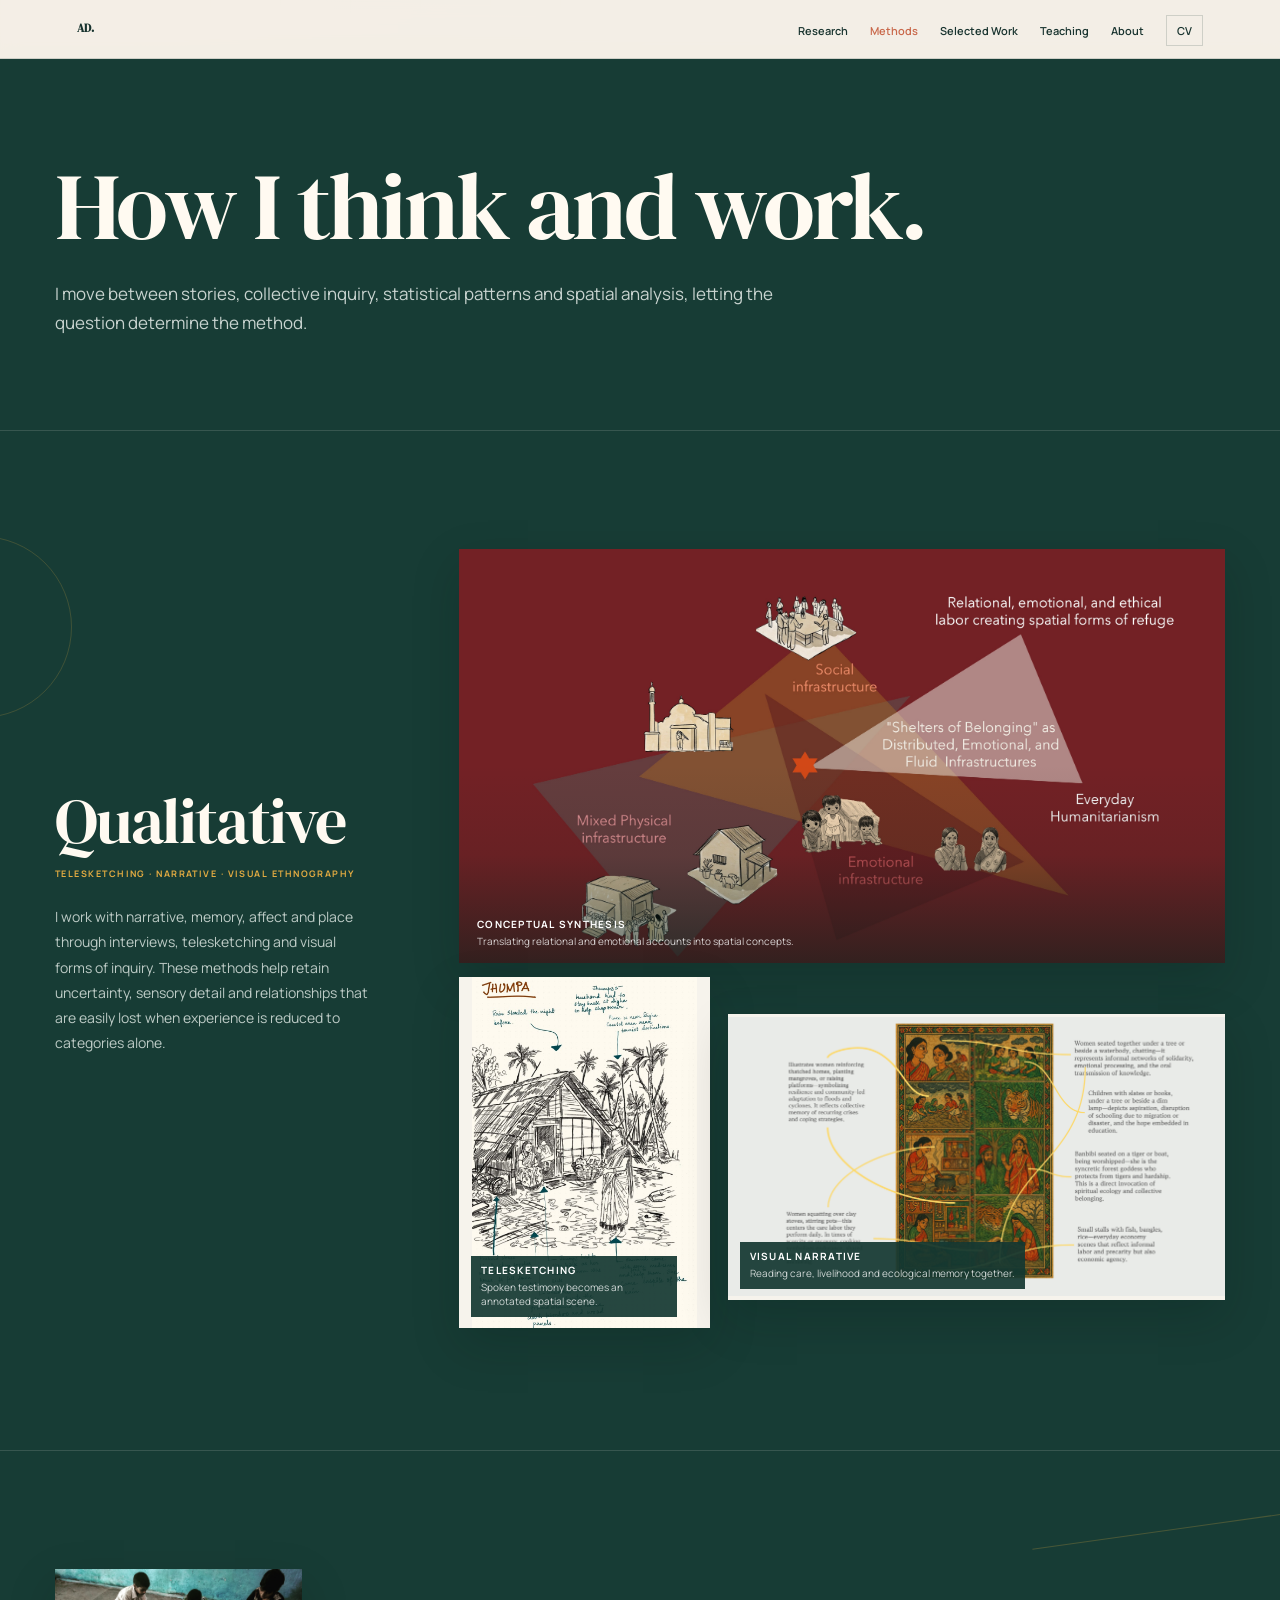
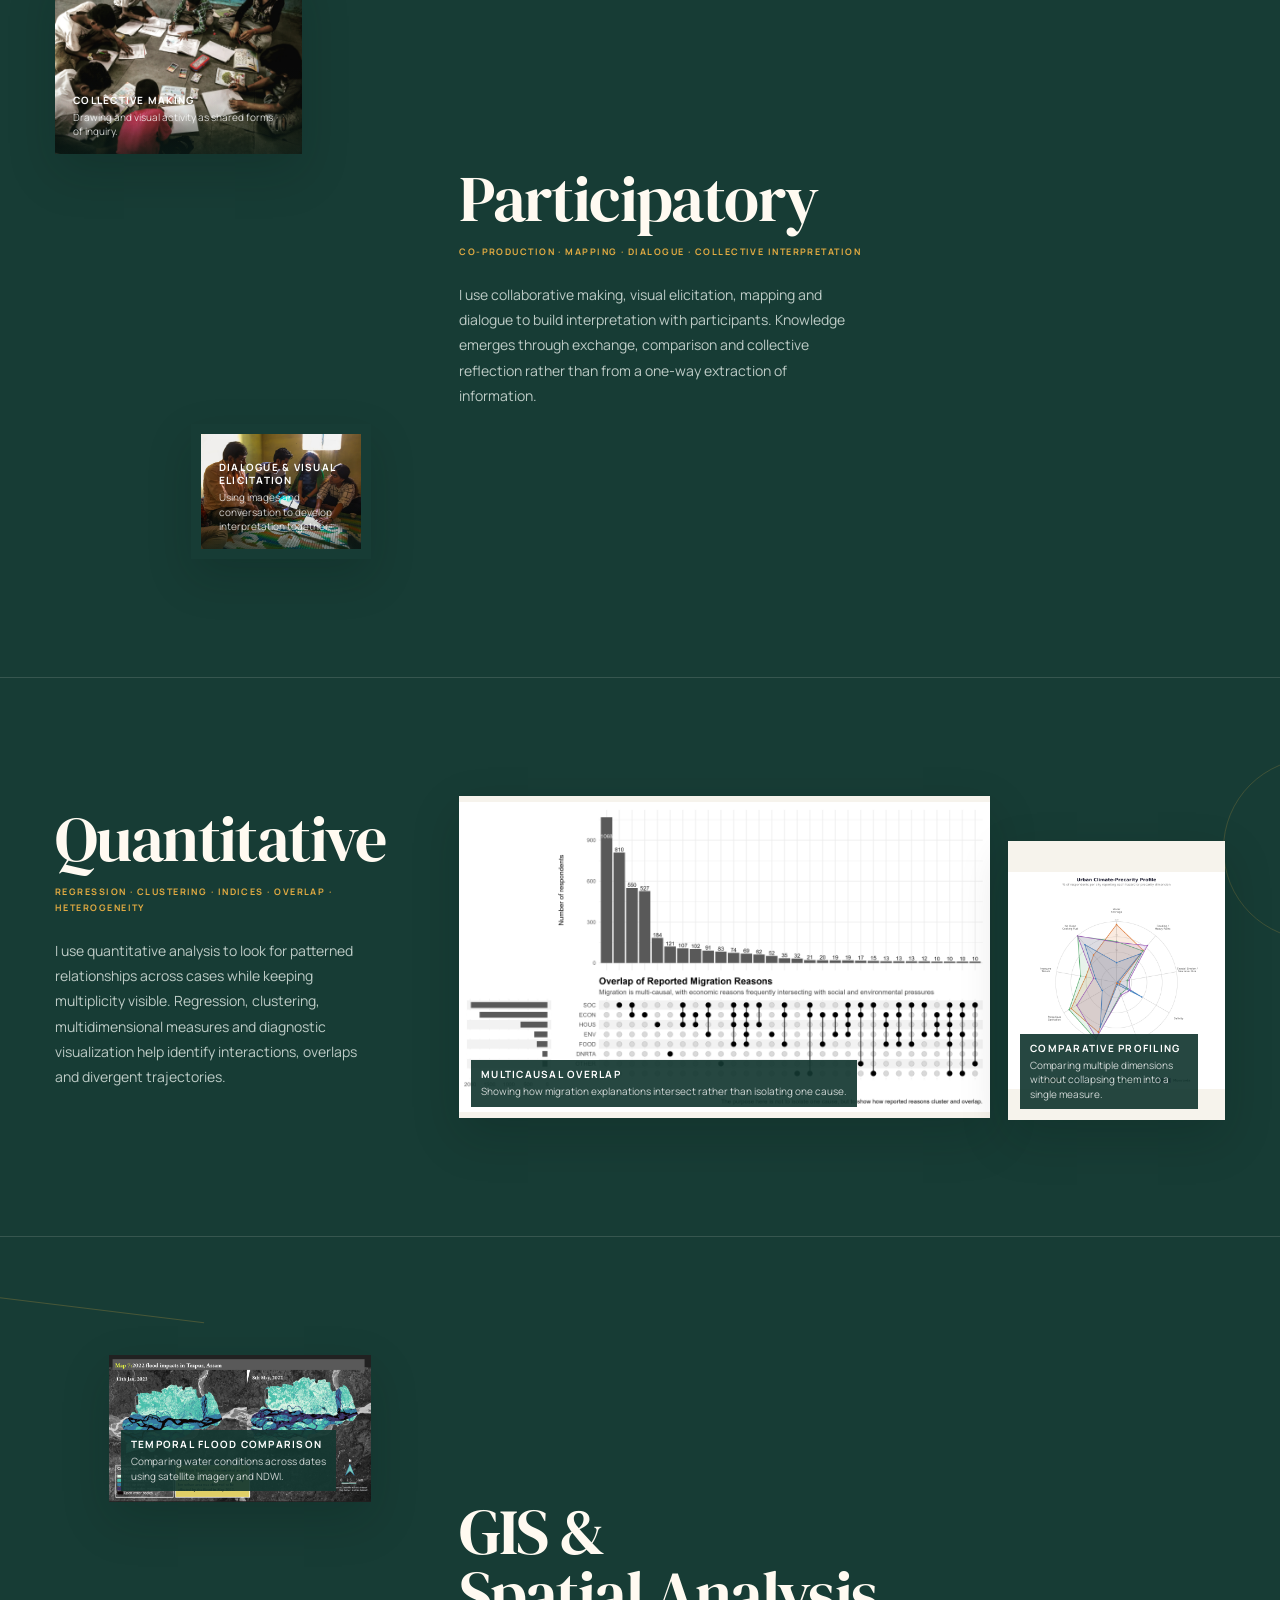
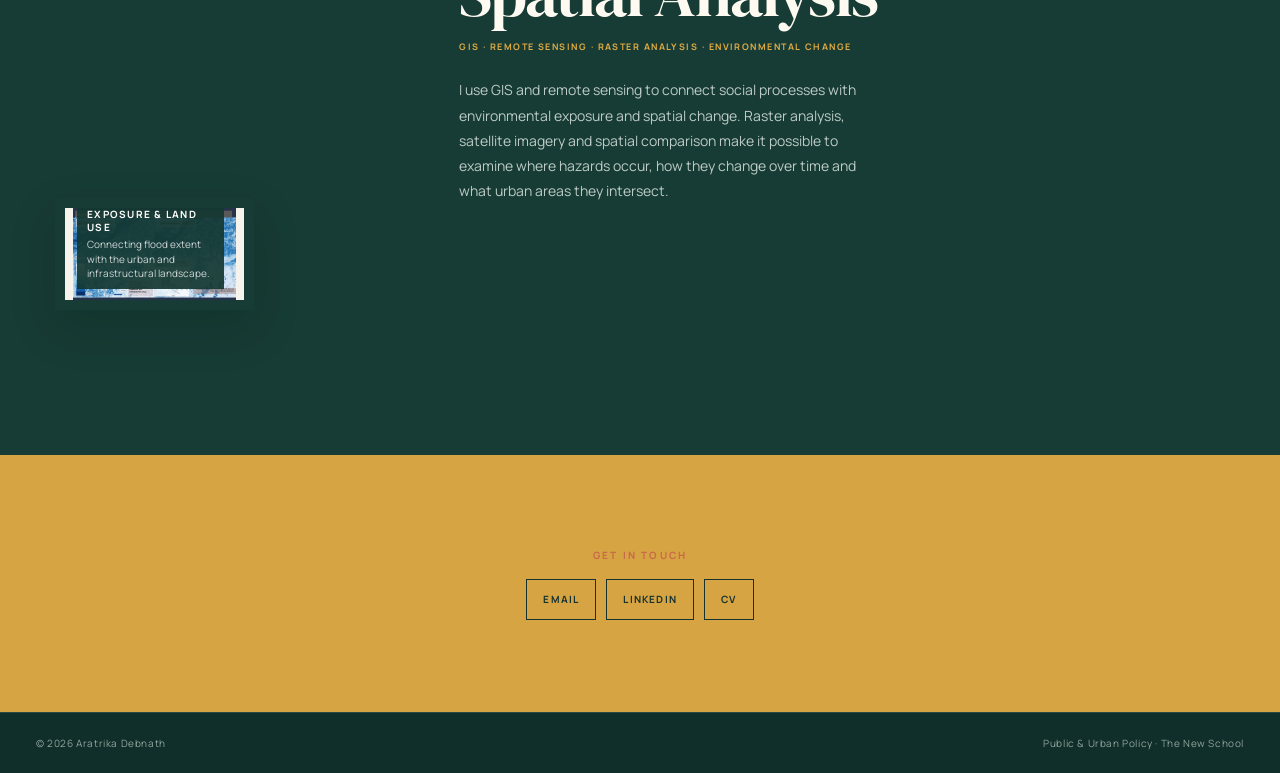
==== commit 458dafd7: "Restore methods contact section" ====
--- a/methods.html
+++ b/methods.html
@@ -106,9 +106,9 @@
         <h1>How I think and work.</h1>
 
         <p class="methods-lede">
-          My methods shift with the question, moving between lived experience,
-          collective inquiry, statistical patterns and spatial change.
-        </p>
+  I move between stories, collective inquiry, statistical patterns and spatial analysis,
+  letting the question determine the method.
+</p>
 
       </div>
 
@@ -489,6 +489,40 @@
 
   </main>
 
+  <section class="contact methods-contact" id="contact">
+  <div class="container">
+
+    <div class="section-label">Get in touch</div>
+
+    <div class="contact-links">
+      <a
+        class="button"
+        href="mailto:aratrika.arch@gmail.com"
+      >
+        Email
+      </a>
+
+      <a
+        class="button"
+        href="https://www.linkedin.com/in/aratrikad"
+        target="_blank"
+        rel="noopener"
+      >
+        LinkedIn
+      </a>
+
+      <a
+        class="button"
+        href="assets/Aratrika_Debnath_CV.pdf"
+        target="_blank"
+        rel="noopener"
+      >
+        CV
+      </a>
+    </div>
+
+  </div>
+</section>
 
 
   <!-- =====================================================
--- a/styles.css
+++ b/styles.css
@@ -258,3 +258,716 @@
   .work-kind{display:none}
   footer{flex-direction:column}
 }
+
+/* =========================================================
+   METHODS PAGE — VISUAL, ASYMMETRICAL, IMAGE-LED
+   ========================================================= */
+
+.methods-page{
+  --methods-bg:#173c35;
+  --methods-cream:#f7f2e8;
+  --methods-muted:#bdcbc6;
+  --methods-gold:#e2ab42;
+  --methods-line:rgba(247,242,232,.14);
+
+  background:var(--methods-bg);
+  color:var(--methods-cream);
+  min-height:100vh;
+  overflow:hidden;
+}
+
+.methods-shell{
+  width:min(1280px, calc(100% - 110px));
+  margin:0 auto;
+}
+
+
+/* =========================================================
+   INTRO
+   ========================================================= */
+
+.methods-intro{
+  padding:105px 0 92px;
+  border-bottom:1px solid var(--methods-line);
+}
+
+.methods-intro h1{
+  margin:0;
+  max-width:920px;
+
+  font-family:var(--serif);
+  font-size:clamp(68px, 7.4vw, 112px);
+  line-height:.89;
+  letter-spacing:-3px;
+
+  color:#fffaf1;
+}
+
+.methods-lede{
+  max-width:720px;
+  margin:30px 0 0;
+
+  color:#c8d3cf;
+  font-size:17px;
+  line-height:1.75;
+}
+
+
+/* =========================================================
+   METHOD STORY SECTIONS
+   ========================================================= */
+
+.method-story{
+  position:relative;
+  padding:118px 0;
+  border-bottom:1px solid var(--methods-line);
+}
+
+.method-story:last-child{
+  border-bottom:0;
+  padding-bottom:145px;
+}
+
+.method-story-grid{
+  display:grid;
+  grid-template-columns:minmax(260px,.64fr) minmax(0,1.55fr);
+  gap:88px;
+  align-items:center;
+}
+
+.method-story-reverse .method-copy{
+  order:2;
+}
+
+.method-story-reverse .method-gallery{
+  order:1;
+}
+
+
+/* subtle rhythm so the rows do not feel mechanically aligned */
+
+.qualitative-method .method-copy{
+  transform:translateY(-18px);
+}
+
+.participatory-method .method-copy{
+  transform:translateY(24px);
+}
+
+.quantitative-method .method-copy{
+  transform:translateY(-8px);
+}
+
+.gis-method .method-copy{
+  transform:translateY(20px);
+}
+
+
+/* =========================================================
+   TEXT
+   ========================================================= */
+
+.method-copy{
+  position:relative;
+  z-index:4;
+}
+
+.method-copy h2{
+  margin:0 0 14px;
+
+  font-family:var(--serif);
+  font-size:clamp(50px,5vw,76px);
+  font-weight:400;
+  line-height:.97;
+  letter-spacing:-1.6px;
+
+  color:#fffaf1;
+}
+
+.method-tags{
+  margin:0 0 23px !important;
+
+  color:var(--methods-gold) !important;
+  font-size:9px !important;
+  line-height:1.7 !important;
+
+  font-weight:700;
+  letter-spacing:1.45px;
+  text-transform:uppercase;
+}
+
+.method-copy > p:not(.method-tags){
+  max-width:400px;
+  margin:0;
+
+  color:var(--methods-muted);
+  font-size:14px;
+  line-height:1.8;
+}
+
+
+/* =========================================================
+   ALL VISUALS
+   ========================================================= */
+
+.method-gallery{
+  position:relative;
+  min-width:0;
+}
+
+.method-visual{
+  position:relative;
+  display:block;
+
+  overflow:hidden;
+  background:#eee9df;
+
+  text-decoration:none;
+
+  box-shadow:
+    0 18px 45px rgba(4,20,16,.18);
+
+  transition:
+    transform .38s cubic-bezier(.2,.8,.2,1),
+    box-shadow .38s ease,
+    filter .38s ease;
+
+  z-index:1;
+}
+
+.method-visual::after{
+  content:"";
+  position:absolute;
+  inset:0;
+
+  background:
+    linear-gradient(
+      to top,
+      rgba(9,32,27,.60) 0%,
+      rgba(9,32,27,.10) 26%,
+      transparent 48%
+    );
+
+  pointer-events:none;
+}
+
+.method-visual:hover{
+  transform:translateY(-9px) scale(1.028);
+
+  box-shadow:
+    0 30px 65px rgba(3,17,13,.34);
+
+  z-index:10;
+}
+
+.method-visual img{
+  width:100%;
+  height:100%;
+  display:block;
+
+  object-fit:cover;
+
+  transition:
+    transform .6s cubic-bezier(.2,.8,.2,1),
+    filter .4s ease;
+}
+
+.method-visual:hover img{
+  transform:scale(1.055);
+}
+
+.method-visual.visual-contain{
+  background:#f6f3ec;
+}
+
+.method-visual.visual-contain img{
+  object-fit:contain;
+}
+
+.method-visual.visual-contain:hover img{
+  transform:scale(1.025);
+}
+
+
+/* =========================================================
+   IMAGE CAPTIONS
+   ========================================================= */
+
+.visual-caption{
+  position:absolute;
+  left:18px;
+  right:18px;
+  bottom:15px;
+
+  z-index:3;
+
+  display:flex;
+  flex-direction:column;
+  gap:3px;
+
+  color:#fff;
+}
+
+.visual-caption strong{
+  font-size:10px;
+  line-height:1.3;
+  letter-spacing:1.25px;
+  text-transform:uppercase;
+}
+
+.visual-caption span{
+  max-width:420px;
+
+  font-size:10px;
+  line-height:1.45;
+
+  color:rgba(255,255,255,.78);
+}
+
+
+/* figures with very light backgrounds need stronger caption plate */
+
+.visual-contain .visual-caption{
+  left:12px;
+  right:auto;
+  bottom:11px;
+
+  max-width:82%;
+
+  padding:8px 10px;
+
+  background:rgba(20,56,49,.92);
+}
+
+.visual-contain::after{
+  display:none;
+}
+
+
+/* =========================================================
+   QUALITATIVE
+   wide conceptual visual + asymmetric support pair
+   ========================================================= */
+
+.qualitative-gallery{
+  display:grid;
+  gap:18px;
+}
+
+.qualitative-primary{
+  width:100%;
+  aspect-ratio:16 / 8.65;
+}
+
+.qualitative-support{
+  display:grid;
+  grid-template-columns:.67fr 1.33fr;
+  gap:18px;
+  align-items:center;
+}
+
+.qualitative-telesketch{
+  aspect-ratio:4 / 5.6;
+  transform:translateY(-4px);
+}
+
+.qualitative-narrative{
+  aspect-ratio:16 / 9.2;
+}
+
+.qualitative-telesketch:hover{
+  transform:translateY(-11px) scale(1.028);
+}
+
+
+/* =========================================================
+   PARTICIPATORY
+   photographic and overlapping
+   ========================================================= */
+
+.participatory-gallery{
+  min-height:590px;
+}
+
+.participatory-main{
+  width:78%;
+  aspect-ratio:4 / 3;
+}
+
+.participatory-secondary{
+  position:absolute;
+
+  width:57%;
+  aspect-ratio:4 / 3;
+
+  right:0;
+  bottom:0;
+
+  border:10px solid var(--methods-bg);
+
+  z-index:3;
+}
+
+.participatory-secondary:hover{
+  z-index:12;
+}
+
+
+/* =========================================================
+   QUANTITATIVE
+   analytical but not rigid
+   ========================================================= */
+
+.quantitative-gallery{
+  display:grid;
+  grid-template-columns:1.42fr .58fr;
+  gap:18px;
+  align-items:center;
+}
+
+.quantitative-primary{
+  aspect-ratio:16 / 9.7;
+}
+
+.quantitative-secondary{
+  aspect-ratio:4 / 5.15;
+
+  transform:translateY(24px);
+}
+
+.quantitative-secondary:hover{
+  transform:translateY(15px) scale(1.028);
+}
+
+
+/* =========================================================
+   GIS
+   layered mapping composition
+   ========================================================= */
+
+.gis-gallery{
+  min-height:555px;
+}
+
+.gis-primary{
+  width:83%;
+  aspect-ratio:16 / 9;
+
+  margin-left:auto;
+}
+
+.gis-secondary{
+  position:absolute;
+
+  width:63%;
+  aspect-ratio:16 / 9;
+
+  left:0;
+  bottom:0;
+
+  border:10px solid var(--methods-bg);
+
+  z-index:4;
+}
+
+.gis-secondary:hover{
+  z-index:12;
+}
+
+
+/* =========================================================
+   SMALL DECORATIVE ACCENTS
+   keeps the page organic without adding boxes
+   ========================================================= */
+
+.qualitative-method::before,
+.quantitative-method::before{
+  content:"";
+  position:absolute;
+
+  width:180px;
+  height:180px;
+
+  border:1px solid rgba(226,171,66,.20);
+  border-radius:50%;
+
+  pointer-events:none;
+}
+
+.qualitative-method::before{
+  left:-110px;
+  top:105px;
+}
+
+.quantitative-method::before{
+  right:-125px;
+  top:80px;
+}
+
+.participatory-method::after,
+.gis-method::after{
+  content:"";
+  position:absolute;
+
+  width:250px;
+  height:1px;
+
+  background:rgba(226,171,66,.24);
+
+  pointer-events:none;
+}
+
+.participatory-method::after{
+  right:0;
+  top:63px;
+
+  transform:rotate(-8deg);
+  transform-origin:right center;
+}
+
+.gis-method::after{
+  left:-45px;
+  top:70px;
+
+  transform:rotate(7deg);
+}
+
+
+/* =========================================================
+   FOOTER
+   no yellow contact block
+   ========================================================= */
+
+.methods-footer{
+  background:#112f2a;
+  color:#8fa49e;
+
+  border-top:1px solid rgba(247,242,232,.12);
+
+  display:flex;
+  justify-content:space-between;
+  gap:30px;
+
+  padding:22px max(36px, calc((100vw - 1280px) / 2));
+
+  font-size:10px;
+  letter-spacing:.6px;
+}
+
+
+/* =========================================================
+   TABLET
+   ========================================================= */
+
+@media (max-width:1050px){
+
+  .methods-shell{
+    width:min(920px, calc(100% - 52px));
+  }
+
+  .methods-intro{
+    padding:82px 0 72px;
+  }
+
+  .method-story{
+    padding:86px 0;
+  }
+
+  .method-story-grid{
+    grid-template-columns:1fr;
+    gap:48px;
+  }
+
+  .method-story-reverse .method-copy,
+  .method-story-reverse .method-gallery{
+    order:initial;
+  }
+
+  .method-copy{
+    max-width:670px;
+  }
+
+  .method-copy > p:not(.method-tags){
+    max-width:610px;
+  }
+
+  .qualitative-method .method-copy,
+  .participatory-method .method-copy,
+  .quantitative-method .method-copy,
+  .gis-method .method-copy{
+    transform:none;
+  }
+
+  .participatory-gallery{
+    min-height:550px;
+  }
+
+  .gis-gallery{
+    min-height:510px;
+  }
+}
+
+
+/* =========================================================
+   MOBILE
+   ========================================================= */
+
+@media (max-width:680px){
+
+  .methods-shell{
+    width:calc(100% - 30px);
+  }
+
+  .methods-intro{
+    padding:58px 0 52px;
+  }
+
+  .methods-intro h1{
+    font-size:54px;
+    line-height:.94;
+    letter-spacing:-1.4px;
+  }
+
+  .methods-lede{
+    margin-top:22px;
+    font-size:15px;
+    line-height:1.7;
+  }
+
+  .method-story{
+    padding:64px 0;
+  }
+
+  .method-story:last-child{
+    padding-bottom:78px;
+  }
+
+  .method-story-grid{
+    gap:34px;
+  }
+
+  .method-copy h2{
+    font-size:46px;
+  }
+
+  .method-copy > p:not(.method-tags){
+    font-size:13px;
+  }
+
+
+  /* qualitative */
+
+  .qualitative-support{
+    grid-template-columns:1fr;
+  }
+
+  .qualitative-primary,
+  .qualitative-telesketch,
+  .qualitative-narrative{
+    aspect-ratio:auto;
+  }
+
+  .qualitative-primary img,
+  .qualitative-telesketch img,
+  .qualitative-narrative img{
+    height:auto;
+  }
+
+  .qualitative-telesketch{
+    transform:none;
+  }
+
+
+  /* participatory */
+
+  .participatory-gallery{
+    min-height:0;
+
+    display:grid;
+    grid-template-columns:1fr;
+    gap:14px;
+  }
+
+  .participatory-main,
+  .participatory-secondary{
+    position:relative;
+
+    width:100%;
+
+    right:auto;
+    bottom:auto;
+
+    border:0;
+  }
+
+
+  /* quantitative */
+
+  .quantitative-gallery{
+    grid-template-columns:1fr;
+  }
+
+  .quantitative-primary,
+  .quantitative-secondary{
+    aspect-ratio:auto;
+    transform:none;
+  }
+
+  .quantitative-primary img,
+  .quantitative-secondary img{
+    height:auto;
+  }
+
+
+  /* GIS */
+
+  .gis-gallery{
+    min-height:0;
+
+    display:grid;
+    grid-template-columns:1fr;
+    gap:14px;
+  }
+
+  .gis-primary,
+  .gis-secondary{
+    position:relative;
+
+    width:100%;
+
+    left:auto;
+    bottom:auto;
+
+    margin:0;
+    border:0;
+  }
+
+
+  /* hover is unnecessary on touch */
+
+  .method-visual:hover,
+  .qualitative-telesketch:hover,
+  .quantitative-secondary:hover{
+    transform:none;
+  }
+
+
+  /* footer */
+
+  .methods-footer{
+    flex-direction:column;
+    gap:6px;
+
+    padding:20px 15px;
+  }
+
+
+  /* remove decorative lines/circles */
+
+  .qualitative-method::before,
+  .quantitative-method::before,
+  .participatory-method::after,
+  .gis-method::after{
+    display:none;
+  }
+}
